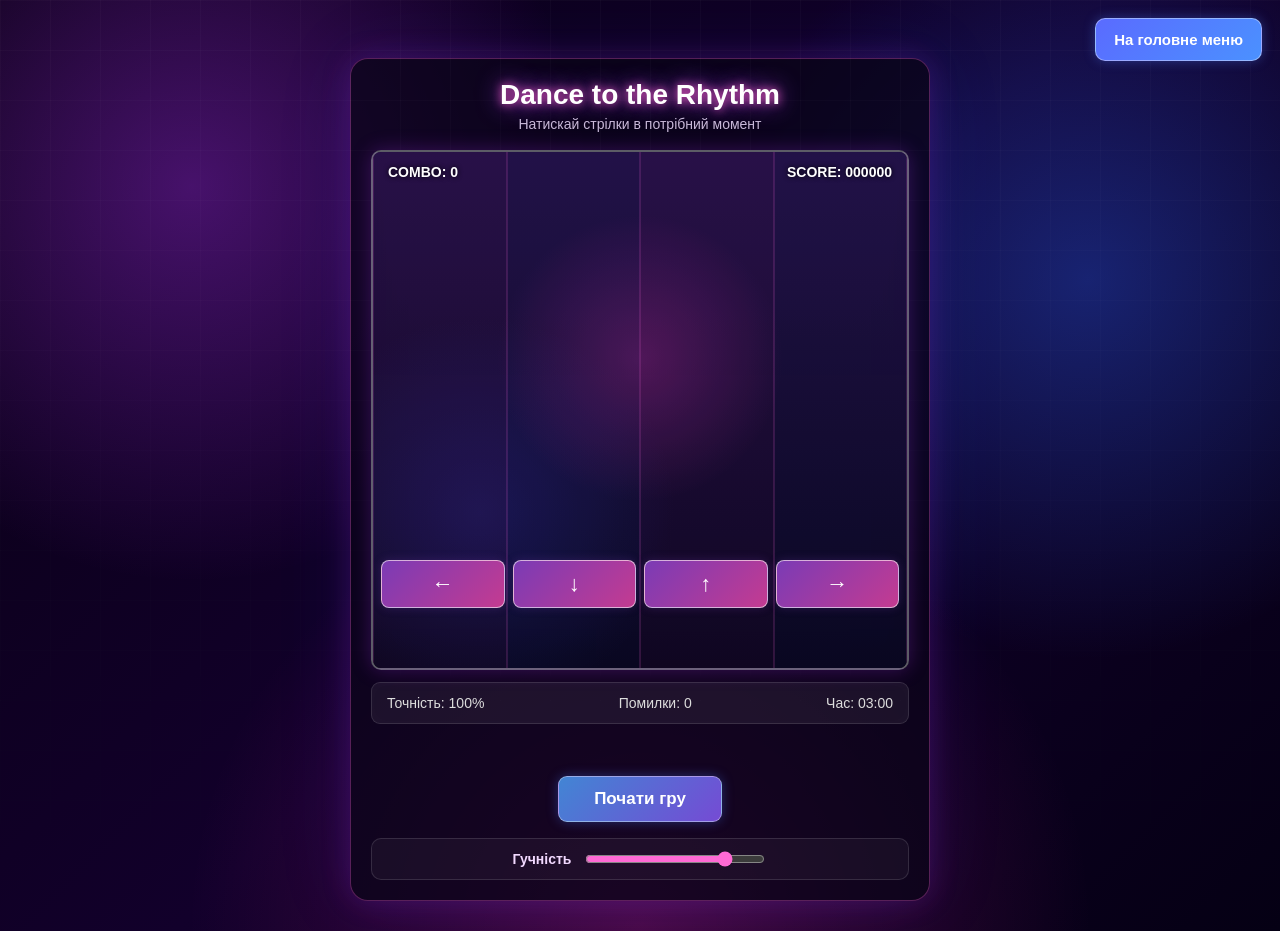
==== barabere.html @ 623d8ee9 "Initial commit" ====
<!DOCTYPE html>
<html lang="uk">
    <head>
        <meta charset="UTF-8">
        <meta name="viewport" content="width=device-width, initial-scale=1.0">
        <title>Dance to the Rhythm</title>
        <link rel="stylesheet" href="style.css">
        <link rel="stylesheet" href="game.css">
        <style>
            .end-modal { display: none; position: fixed; inset: 0; background: rgba(0,0,0,0.6); align-items: center; justify-content: center; z-index: 1000; }
            .end-modal.visible { display: flex; }
            .end-modal-content { background: #340154; padding: 20px; border-radius: 10px; text-align: center; width: 320px; box-shadow: 0 10px 30px rgba(0,0,0,0.35); }
            .end-modal-content h2 { margin: 0 0 8px; }
            .end-modal-content p { margin: 0 0 12px; }
            .end-modal-actions button { margin: 6px; padding: 8px 14px; border-radius: 6px; border: none; cursor: pointer; }
            .end-modal-actions .primary { background: #4caf50; color: white; }
            .end-modal-actions .secondary { background: #e0e0e0; }
        </style>
    </head>
    <body>
        <button class="menu-button" id="mainMenuBtn" type="button">На головне меню</button>

        <div class="game">
            <h1>Dance to the Rhythm</h1>
            <p class="subtitle">Натискай стрілки в потрібний момент</p>
            <div class="screen">
                <div class="background"></div>
                <div class="game-info">
                    <span>
                        COMBO:
                        <span id="combo">0</span>
                    </span>
                    <span>
                        SCORE:
                        <span id="score">000000</span>
                    </span>
                </div>
                <div class="lanes">
                    <div class="lane"></div>
                    <div class="lane"></div>
                    <div class="lane"></div>
                    <div class="lane"></div>
                </div>
                <div class="hit-line"></div>
                <div class="lane-controls">
                    <button class="lane-button" data-lane="0">←</button>
                    <button class="lane-button" data-lane="1">↓</button>
                    <button class="lane-button" data-lane="2">↑</button>
                    <button class="lane-button" data-lane="3">→</button>
                </div>
            </div>
            <div class="buttons">
                <button class="arrow-button">←</button>
                <button class="arrow-button">↓</button>
                <button class="arrow-button">↑</button>
                <button class="arrow-button">→</button>
            </div>
                <div class="stats">
                <span>
                    Точність:
                    <span id="accuracy">100%</span>
                </span>
                <span>
                    Помилки:
                    <span id="misses">0</span>
                </span>
                <span>
                    Час:
                    <span id="timeLeft">03:00</span>
                </span>
            </div>

            <div id="message" class="message"></div>

            <div class="control-buttons">
                <button class="start-button" id="startButton">Почати гру</button>
                <button class="stop-button" id="stopButton" disabled>Стоп</button>
            </div>

            <div class="volume-panel" aria-label="Гучність музики">
                <label for="volumeControl">Гучність</label>
                <input id="volumeControl" type="range" min="0" max="1" step="0.05" value="0.8" />
            </div>

            <audio id="bgAudio" src="Музика/Michel Telo - Bara Bara Bere Bere.mp3" preload="metadata"></audio>

            <div id="endModal" class="end-modal" aria-hidden="true">
                <div class="end-modal-content" role="dialog" aria-modal="true">
                    <h2 id="endModalTitle">Вітаємо!</h2>
                    <p id="endModalMsg">Раунд завершено.</p>
                    <div class="end-modal-actions">
                        <button id="playAgainBtn" class="primary">Грати ще раз</button>
                        <button id="closeModalBtn" class="secondary">Закрити</button>
                    </div>
                </div>
            </div>

        </div>

        <script>
            window.RHYTHM_GAME_CONFIG = {
                beatmapPath: './Біти/Michel_Telo_-_Bara_Bara_Bere_Bere.json',
                menuHref: 'index.html',
                baseFallSpeed: 430
            };
        </script>
        <script src="beatmapEngine.js"></script>
        <script src="game-runtime.js"></script>
    </body>
</html>
---- style.css ----
* {
    box-sizing: border-box;
}

body {
    margin: 0;
    min-height: 100vh;
    font-family: Arial, sans-serif;
    display: flex;
    align-items: center;
    justify-content: center;
    color: white;
    background:
        radial-gradient(circle at 15% 20%, rgba(180, 50, 255, 0.35), transparent 30%),
        radial-gradient(circle at 85% 30%, rgba(40, 100, 255, 0.35), transparent 30%),
        radial-gradient(circle at 50% 100%, rgba(255, 40, 180, 0.25), transparent 40%),
        linear-gradient(135deg, #090014, #12002b, #050014);
    background-attachment: scroll;
}

body::before {
    content: "";
    position: fixed;
    inset: 0;
    pointer-events: none;
    background-image:
        linear-gradient(rgba(255, 255, 255, 0.025) 1px, transparent 1px),
        linear-gradient(90deg, rgba(255, 255, 255, 0.025) 1px, transparent 1px);
    background-size: 50px 50px;
    mask-image: linear-gradient(to bottom, black, transparent);
}

.menu-wrapper {
    width: 100%;
    display: flex;
    justify-content: center;
    padding: 28px 16px;
}

.menu-card {
    width: min(100%, 620px);
    padding: 28px 22px 18px;
    border-radius: 24px;
    background: rgba(18, 12, 32, 0.8);
    border: 1px solid rgba(255, 255, 255, 0.12);
    box-shadow: 0 20px 50px rgba(0, 0, 0, 0.35);
    backdrop-filter: blur(6px);
}

.menu-header {
    text-align: center;
    margin-bottom: 20px;
}

.eyebrow {
    margin: 0 0 10px;
    font-size: 0.75rem;
    letter-spacing: 0.2em;
    text-transform: uppercase;
    color: #cfa3ff;
}

.site-title {
    margin: 0;
    font-size: clamp(2.2rem, 5vw, 3.8rem);
    line-height: 1.1;
    letter-spacing: 0.04em;
    text-align: center;
}

.game-list {
    display: flex;
    flex-direction: column;
    gap: 14px;
}

.game-item {
    display: flex;
    align-items: center;
    justify-content: space-between;
    gap: 12px;
    padding: 16px 18px;
    border-radius: 16px;
    background: rgba(255, 255, 255, 0.04);
    border: 1px solid rgba(255, 255, 255, 0.08);
}

.game-item h2 {
    margin: 0 0 6px;
    font-size: 1.25rem;
}

.game-item p {
    margin: 0;
    color: #d8d2eb;
    font-size: 0.96rem;
}

.btn {
    display: inline-flex;
    align-items: center;
    justify-content: center;
    min-width: 120px;
    padding: 12px 18px;
    border: none;
    border-radius: 12px;
    font-size: 1rem;
    font-weight: 700;
    text-decoration: none;
    cursor: pointer;
    transition: transform 0.2s ease, box-shadow 0.2s ease, opacity 0.2s ease;
}

.btn:hover:not(:disabled) {
    transform: translateY(-2px);
    box-shadow: 0 10px 26px rgba(140, 82, 255, 0.35);
}

.btn.primary {
    color: #fff;
    background: linear-gradient(135deg, #8b5cf6, #ec4899);
    box-shadow: 0 12px 28px rgba(173, 85, 255, 0.35);
}

.btn.disabled {
    color: rgba(255, 255, 255, 0.7);
    background: rgba(255, 255, 255, 0.08);
    cursor: not-allowed;
    box-shadow: none;
}

@media (max-width: 560px) {
    .game-item {
        flex-direction: column;
        align-items: flex-start;
    }

    .btn {
        width: 100%;
    }
}
/* Cross-browser rendering optimizations */
.screen, .game-screen, .lane-container { contain: layout paint style; }
.note, .falling-note { will-change: transform; }
---- game.css ----
* {
    box-sizing: border-box;
}

body {
    margin: 0;
    min-height: 100vh;
    padding-top: 28px;

    font-family: Arial, sans-serif;

    display: flex;
    justify-content: center;
    align-items: flex-start;

    color: white;
    background:
        radial-gradient(
            circle at 15% 20%,
            rgba(180, 50, 255, 0.35),
            transparent 30%
        ),

        radial-gradient(
            circle at 85% 30%,
            rgba(40, 100, 255, 0.35),
            transparent 30%
        ),

        radial-gradient(
            circle at 50% 100%,
            rgba(255, 40, 180, 0.25),
            transparent 40%
        ),

        linear-gradient(
            135deg,
            #090014,
            #12002b,
            #050014
        );

    background-attachment: scroll;
}
body::before {
    content: "";

    position: fixed;

    inset: 0;

    pointer-events: none;

    background-image:
        linear-gradient(
            rgba(255, 255, 255, 0.025) 1px,
            transparent 1px
        ),

        linear-gradient(
            90deg,
            rgba(255, 255, 255, 0.025) 1px,
            transparent 1px
        );

    background-size: 50px 50px;

    mask-image: linear-gradient(
        to bottom,
        black,
        transparent
    );
}
.menu-button {
    position: fixed;
    top: 18px;
    right: 18px;
    z-index: 40;
    display: inline-block;
    padding: 12px 18px;
    border: 1px solid rgba(255, 255, 255, 0.4);
    border-radius: 10px;
    background: linear-gradient(135deg, #5a6bff, #4b91ff);
    color: white;
    font-size: 15px;
    font-weight: bold;
    cursor: pointer;
    text-decoration: none;
    box-shadow: 0 0 12px rgba(79, 125, 255, 0.35);
    transition: transform 0.15s, box-shadow 0.15s;
}
.menu-button:hover { transform: translateY(-2px); box-shadow: 0 0 20px rgba(90, 145, 255, 0.7); }
.menu-button:active { transform: translateY(-6px) scale(0.96); }

.game {
    width: 580px;

    margin-top: 30px;
    margin-bottom: 30px;

    padding: 20px;

    background: rgba(10, 5, 25, 0.75);

    border: 1px solid rgba(255, 100, 220, 0.3);

    border-radius: 18px;

    box-shadow:
        0 0 30px rgba(180, 50, 255, 0.2),
        0 0 80px rgba(50, 80, 255, 0.1);
}

.game h1 {
    text-align: center;
    font-size: 28px;
    margin-top: 0;
    margin-bottom: 5px;
    color: white;
    text-shadow: 0 0 10px #ff5dcc, 0 0 25px #a84dff;
}

.subtitle {
    text-align: center;

    color: #c8b8d8;

    margin-top: 0;
    margin-bottom: 18px;

    font-size: 14px;
}
.screen {
    position: relative;
    isolation: isolate;

    width: 100%;
    height: 520px;

    overflow: hidden;

    border: 2px solid rgba(255, 255, 255, 0.35);

    border-radius: 10px;

    background:
        linear-gradient(
            180deg,
            rgba(30, 15, 55, 0.9),
            rgba(5, 5, 20, 0.95)
        );

    box-shadow:
        0 0 20px rgba(180, 50, 255, 0.25),
        inset 0 0 30px rgba(0, 0, 0, 0.5);
}
.background {
    position: absolute;
    inset: 0;
    pointer-events: none;
    contain: paint;

    background:
        radial-gradient(
            circle at 50% 40%,
            rgba(255, 60, 200, 0.25),
            transparent 35%
        ),

        radial-gradient(
            circle at 20% 70%,
            rgba(70, 80, 255, 0.2),
            transparent 35%
        ),

        linear-gradient(
            180deg,
            #241044,
            #09051a
        );

    opacity: 0.9;
}
.game-info {
    position: absolute;

    top: 12px;
    left: 15px;
    right: 15px;

    display: flex;

    justify-content: space-between;

    color: white;

    font-size: 14px;

    font-weight: bold;

    z-index: 10;

    text-shadow:
        0 0 5px black;
}
.lanes {
    position: absolute;

    top: 0;
    left: 0;

    width: 100%;
    height: 100%;

    display: grid;

    grid-template-columns:
        repeat(var(--lane-count, 4), minmax(0, 1fr));

    z-index: 5;
}
.lane {
    position: relative;

    border-left:
        1px solid rgba(255, 100, 220, 0.15);

    border-right:
        1px solid rgba(255, 100, 220, 0.15);

    background:
        rgba(255, 255, 255, 0.025);
}
.lane:nth-child(1),
.lane:nth-child(3) {
    background:
        rgba(180, 60, 255, 0.035);
}


.lane:nth-child(2),
.lane:nth-child(4) {
    background:
        rgba(50, 100, 255, 0.035);
}
.hit-line {
    display: none !important;
}

.note {
    position: absolute;
    contain: layout;

    width: 70px;
    height: 50px;

    left: 50%;

    transform: translateX(-50%);
    will-change: transform;

    display: flex;

    justify-content: center;
    align-items: center;

    font-size: 30px;

    font-weight: bold;

    color: white;

    background:
        linear-gradient(
            135deg,
            #ff5db8,
            #a84dff
        );

    border: 1px solid rgba(255, 255, 255, 0.5);

    border-radius: 10px;

    box-shadow: 0 0 12px rgba(255, 119, 200, 0.85);

    z-index: 15;
}

.note.disabled {
    opacity: 0.4;
    pointer-events: none;
    transform: translateX(-50%) scale(0.98);
    animation-play-state: paused !important;
}

/* The note itself is animated by the browser compositor. JavaScript only
   creates/removes notes and never rewrites their transform every frame. */
@keyframes noteFallGeckoFriendly {
    from { transform: translate(-50%, var(--note-start-y)); }
    to   { transform: translate(-50%, var(--note-end-y)); }
}

.note {
    animation-name: noteFallGeckoFriendly;
    animation-duration: var(--note-duration, 1000ms);
    animation-timing-function: linear;
    animation-fill-mode: both;
    animation-iteration-count: 1;
}
/* .hit-label / hitPop removed: game-runtime.js never creates a .hit-label
   element, so this animation was dead weight in the stylesheet. */
.buttons {
    display: grid;

    grid-template-columns:
        repeat(var(--button-count, 4), minmax(0, 1fr));

    gap: 8px;

    margin-top: 10px;
}

.arrow-button {
    height: 55px;

    border: 1px solid rgba(255, 255, 255, 0.6);

    border-radius: 9px;

    background:
        linear-gradient(
            135deg,
            #c43b91,
            #7b3bb5
        );

    color: white;

    font-size: 27px;

    font-weight: bold;

    cursor: pointer;

    transition:
        transform 0.08s,
        box-shadow 0.08s,
        background 0.08s;

    box-shadow:
        0 0 8px rgba(255, 70, 190, 0.3);
}
.arrow-button:hover {
    background:
        linear-gradient(
            135deg,
            #ed55ad,
            #9d4bda
        );

    box-shadow:
        0 0 15px rgba(255, 70, 200, 0.6);
}
.arrow-button:active,
.arrow-button.active {
    transform: translateY(-6px) scale(0.93);
    background:
        linear-gradient(
            135deg,
            #ff9ed2,
            #c77cff
        );
    box-shadow:
        0 0 15px #ff8acb,
        0 0 30px rgba(180, 80, 255, 0.8);
    background:
        linear-gradient(
            135deg,
            #ff9ed2,
            #c77cff
        );

    box-shadow:
        0 0 15px #ff8acb,
        0 0 30px rgba(180, 80, 255, 0.8);
}

.stats {
    display: flex;

    justify-content: space-between;

    margin-top: 12px;

    padding: 12px 15px;

    background:
        rgba(255, 255, 255, 0.06);

    border:
        1px solid rgba(255, 255, 255, 0.12);

    border-radius: 9px;

    color: #ddd;

    font-size: 14px;

    box-shadow:
        inset 0 0 15px rgba(255, 255, 255, 0.02);
}
.message {
    text-align: center;

    margin-top: 12px;

    height: 25px;

    font-size: 18px;

    font-weight: bold;

    color: #ff7bc8;

    text-shadow:
        0 0 8px rgba(255, 80, 190, 0.7);
}
.lane-mode-picker {
    position: fixed;
    inset: 0;
    z-index: 200;
    display: flex;
    align-items: center;
    justify-content: center;
    padding: 24px;
    background: rgba(10, 4, 20, 0.72);
}

.lane-mode-card {
    width: min(440px, 92vw);
    background: linear-gradient(180deg, rgba(32, 12, 53, 0.95), rgba(12, 7, 24, 0.95));
    border: 1px solid rgba(255, 255, 255, 0.18);
    border-radius: 18px;
    box-shadow: 0 20px 40px rgba(0, 0, 0, 0.35);
    padding: 24px 20px 18px;
}

.lane-mode-card h3 {
    margin: 0 0 16px;
    text-align: center;
    font-size: 24px;
    color: #fff;
}

.lane-mode-options {
    display: grid;
    grid-template-columns: repeat(2, minmax(0, 1fr));
    gap: 14px;
}

.lane-mode-btn {
    display: flex;
    flex-direction: column;
    align-items: center;
    justify-content: center;
    gap: 6px;
    min-height: 90px;
    border: 1px solid rgba(255,255,255,0.2);
    border-radius: 12px;
    background: linear-gradient(135deg, rgba(92,85,255,0.4), rgba(224,70,180,0.35));
    color: white;
    font-weight: bold;
    font-size: 18px;
    cursor: pointer;
}

.lane-mode-btn small {
    opacity: 0.9;
    letter-spacing: 0.08em;
}

.start-button {
    display: block;

    margin: 15px auto 0;

    padding: 12px 35px;

    border: 1px solid rgba(255, 255, 255, 0.4);

    border-radius: 9px;

    background:
        linear-gradient(
            135deg,
            #4285d4,
            #754bd4
        );

    color: white;

    font-size: 17px;

    font-weight: bold;

    cursor: pointer;

    box-shadow:
        0 0 12px rgba(70, 120, 255, 0.35);

    transition:
        transform 0.15s,
        box-shadow 0.15s;
}
.start-button:hover {
    transform: translateY(-2px);

    box-shadow:
        0 0 20px rgba(90, 130, 255, 0.7);
}
.start-button:active {
    transform: translateY(-6px) scale(0.96);
}
.stop-button {
    display: none;
    margin: 15px auto 0;
    padding: 12px 35px;
    border: 1px solid rgba(255, 255, 255, 0.4);
    border-radius: 9px;
    background: linear-gradient(135deg, #d64c4c, #b43b3b);
    color: white;
    font-size: 17px;
    font-weight: bold;
    cursor: pointer;
    box-shadow: 0 0 12px rgba(215, 70, 70, 0.35);
    transition: transform 0.15s, box-shadow 0.15s;
}
.stop-button:hover { transform: translateY(-2px); box-shadow: 0 0 20px rgba(220, 80, 80, 0.6); }
.stop-button:active { transform: translateY(-6px) scale(0.96); }

.control-buttons { display:flex; gap:12px; justify-content:center; align-items:center; flex-wrap:wrap; }

.volume-panel {
    display: flex;
    align-items: center;
    justify-content: center;
    gap: 12px;
    margin-top: 16px;
    padding: 10px 14px;
    border-radius: 10px;
    background: rgba(255, 255, 255, 0.04);
    border: 1px solid rgba(255, 255, 255, 0.12);
}

.volume-panel label {
    font-size: 14px;
    font-weight: bold;
    color: #f2d9ff;
}

.volume-panel input[type="range"] {
    width: 180px;
    accent-color: #ff6ad5;
    cursor: pointer;
}

/* backgroundGlow removed: it was the only *infinite* animation in this
   sheet. hitPop and floatUp below are one-shot (fill-mode: forwards) and
   stop on their own, so they only cost anything right when a hit/miss
   happens. An infinite animation over a 520px panel runs forever, and on a
   renderer that can't put it on the compositor (no WebRender / software
   rendering) that's a continuous per-frame repaint for the entire time the
   page is open — independent of anything game-runtime.js does. */
@media (max-width: 550px) {

    .game {
        width: 95%;

        margin-top: 15px;

        padding: 12px;
    }


    h1 {
        font-size: 23px;
    }


    .screen {
        height: 380px;
    }


    .arrow-button {
        height: 50px;

        font-size: 24px;
    }

}

.lane-controls {
    position: absolute;
    left: 0;
    right: 0;
    bottom: 60px;
    display: grid;
    grid-template-columns: repeat(var(--lane-count, 4), minmax(0, 1fr));
    gap: 8px;
    padding: 0 8px;
    z-index: 30;
}
.lane-button {
    height: 48px;
    border: 1px solid rgba(255,255,255,0.6);
    border-radius: 8px;
    background: linear-gradient(135deg,#7b3bb5,#c43b91);
    color: white;
    font-size: 22px;
    font-weight: bold;
    cursor: pointer;
    box-shadow: 0 0 10px rgba(120,60,180,0.25);
}
.lane-button:active { transform: scale(0.96); }

.lane-button.active {
    transform: scale(0.96);
    background: linear-gradient(135deg,#ff9ed2,#c77cff);
    box-shadow: 0 0 15px #ff8acb, 0 0 30px rgba(180,80,255,0.8);
}

.lane-button.disabled,
.lane-button:disabled {
    background: linear-gradient(135deg,#666,#444) !important;
    color: #bbb !important;
    box-shadow: none !important;
    cursor: not-allowed !important;
    opacity: 0.7;
}

.buttons { display: none; }
.flying-note {
    position: absolute;
    transform: translate(-50%, -50%);
    font-size: 28px;
    pointer-events: none;
    color: #fff;
    text-shadow: 0 4px 10px rgba(0,0,0,0.6);
    z-index: 900;
    will-change: transform, opacity;
    animation-name: floatUp;
    animation-timing-function: cubic-bezier(.2,.8,.2,1);
    animation-fill-mode: forwards;
}
.flying-note.hit { color: #7cffb2; }
.flying-note.group { color: #ffd86b; }
.flying-note.miss { color: #ff6b6b; }
@keyframes floatUp {
    from { opacity: 1; transform: translate(-50%, -10%); }
    to   { opacity: 0; transform: translate(-50%, -140%); }
}

/* Cross-browser rendering optimizations */
.screen, .game-screen, .lane-container { contain: layout paint; }
.falling-note { will-change: transform; }
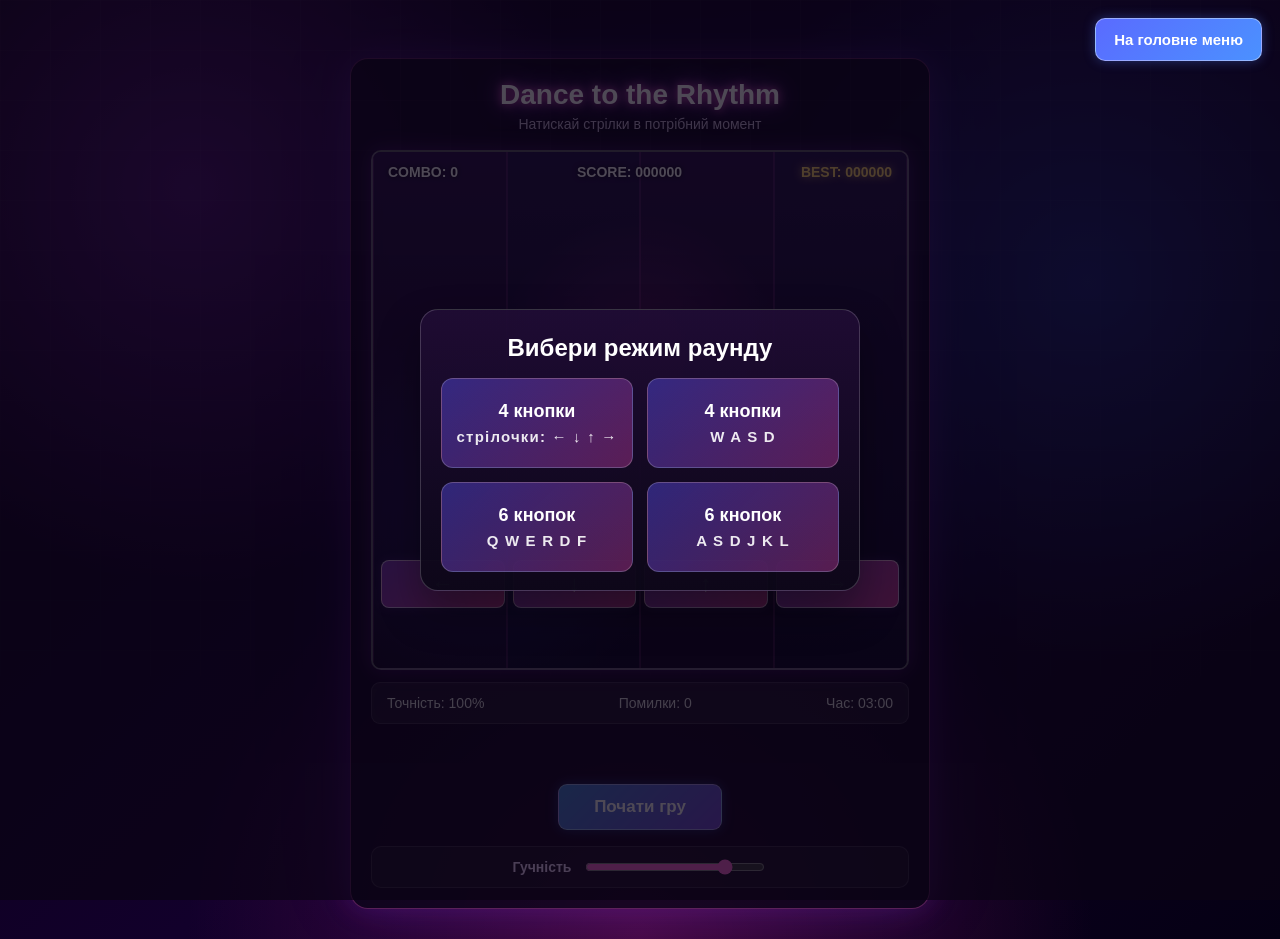
==== commit 5d0d83ca: "а Обнова" ====
--- a/barabere.html
+++ b/barabere.html
@@ -33,6 +33,10 @@
                     <span>
                         SCORE:
                         <span id="score">000000</span>
+                    </span>
+                    <span class="best-score">
+                        BEST:
+                        <span id="bestScore">000000</span>
                     </span>
                 </div>
                 <div class="lanes">
--- a/game.css
+++ b/game.css
@@ -75,7 +75,7 @@
     position: fixed;
     top: 18px;
     right: 18px;
-    z-index: 40;
+    z-index: 80;
     display: inline-block;
     padding: 12px 18px;
     border: 1px solid rgba(255, 255, 255, 0.4);
@@ -385,6 +385,11 @@
         0 0 30px rgba(180, 80, 255, 0.8);
 }
 
+.best-score {
+    color: #ffd86b;
+    text-shadow: 0 0 10px rgba(255, 216, 107, 0.75);
+}
+
 .stats {
     display: flex;
 
@@ -413,8 +418,11 @@
     text-align: center;
 
     margin-top: 12px;
-
-    height: 25px;
+    margin-bottom: 8px;
+
+    min-height: 25px;
+    max-width: 100%;
+    line-height: 1.35;
 
     font-size: 18px;
 
@@ -424,11 +432,13 @@
 
     text-shadow:
         0 0 8px rgba(255, 80, 190, 0.7);
+    overflow-wrap: anywhere;
+    word-break: break-word;
 }
 .lane-mode-picker {
     position: fixed;
     inset: 0;
-    z-index: 200;
+    z-index: 60;
     display: flex;
     align-items: center;
     justify-content: center;
@@ -538,7 +548,7 @@
 .stop-button:hover { transform: translateY(-2px); box-shadow: 0 0 20px rgba(220, 80, 80, 0.6); }
 .stop-button:active { transform: translateY(-6px) scale(0.96); }
 
-.control-buttons { display:flex; gap:12px; justify-content:center; align-items:center; flex-wrap:wrap; }
+.control-buttons { display:flex; gap:12px; justify-content:center; align-items:center; flex-wrap:wrap; margin-top: 4px; }
 
 .volume-panel {
     display: flex;
@@ -623,6 +633,32 @@
     box-shadow: 0 0 10px rgba(120,60,180,0.25);
 }
 .lane-button:active { transform: scale(0.96); }
+
+.lane-button.hit-glow,
+.arrow-button.hit-glow {
+    background: linear-gradient(135deg,#0d2f20,#0f7f52);
+    border-color: rgba(169, 255, 208, 0.9);
+    box-shadow:
+        0 0 0 2px rgba(220,255,235,0.9),
+        0 0 12px rgba(120, 255, 190, 1),
+        0 0 28px rgba(60, 255, 150, 1),
+        0 0 50px rgba(10, 220, 120, 1),
+        inset 0 0 14px rgba(120,255,190,0.45);
+    transform: translateY(-3px) scale(1.04);
+}
+
+.lane-button.miss-glow,
+.arrow-button.miss-glow {
+    background: linear-gradient(135deg,#3a0e1b,#8f1238);
+    border-color: rgba(255, 196, 209, 0.9);
+    box-shadow:
+        0 0 0 2px rgba(255,230,235,0.95),
+        0 0 14px rgba(255, 100, 140, 1),
+        0 0 30px rgba(255, 40, 90, 1),
+        0 0 54px rgba(255, 10, 70, 1),
+        inset 0 0 16px rgba(255,120,160,0.4);
+    transform: translateY(-3px) scale(1.04);
+}
 
 .lane-button.active {
     transform: scale(0.96);
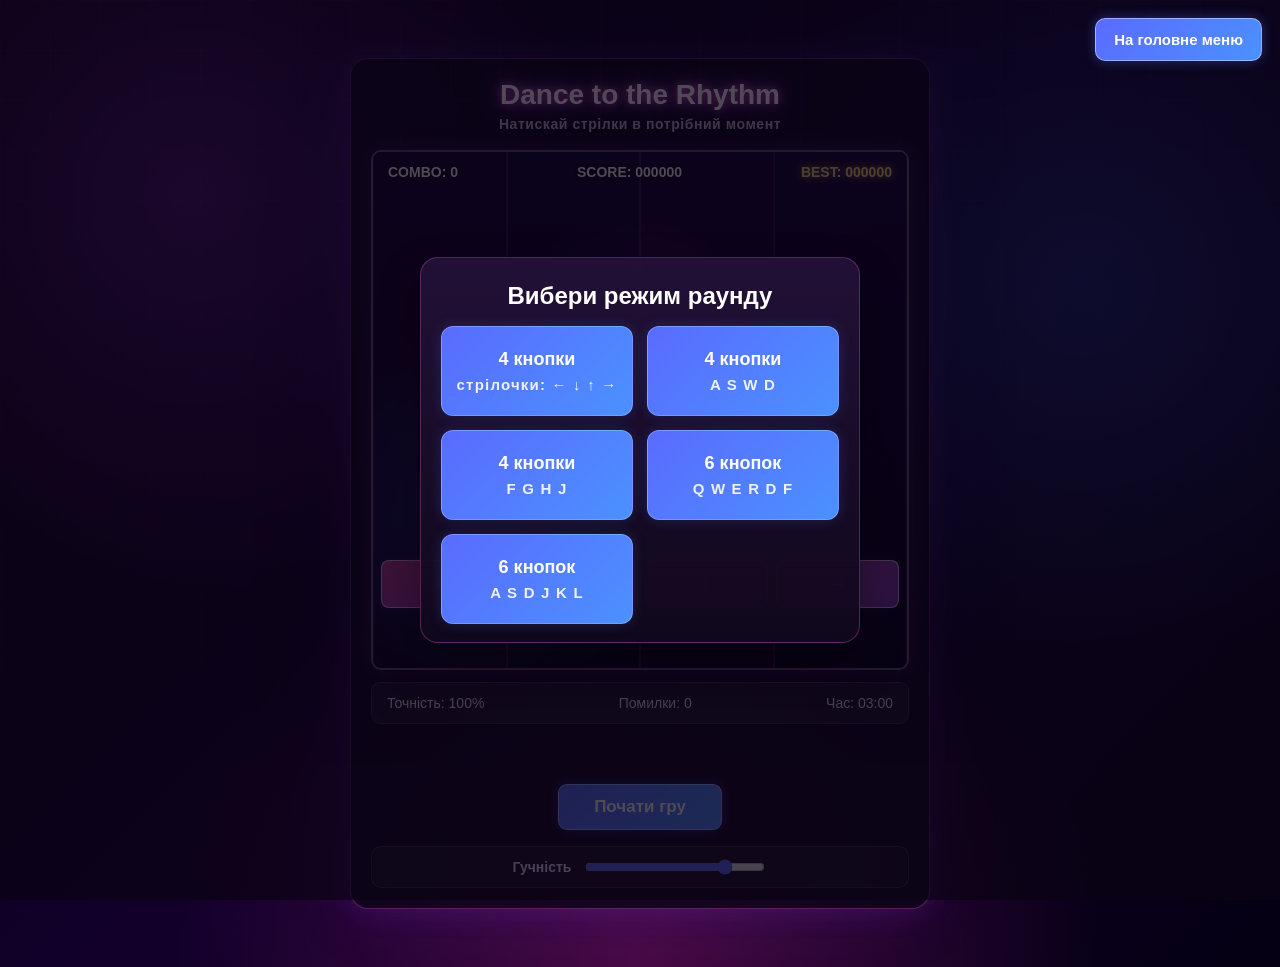
==== commit e43778ad: "Персоналізовка" ====
--- a/barabere.html
+++ b/barabere.html
@@ -5,6 +5,8 @@
         <meta name="viewport" content="width=device-width, initial-scale=1.0">
         <title>Dance to the Rhythm</title>
         <link rel="stylesheet" href="style.css">
+        <link rel="stylesheet" href="theme-variants.css">
+        <link rel="stylesheet" href="game-theme.css">
         <link rel="stylesheet" href="game.css">
         <style>
             .end-modal { display: none; position: fixed; inset: 0; background: rgba(0,0,0,0.6); align-items: center; justify-content: center; z-index: 1000; }
--- a/style.css
+++ b/style.css
@@ -2,20 +2,34 @@
     box-sizing: border-box;
 }
 
+html, body {
+    margin: 0;
+    min-height: 100%;
+    font-family: Arial, sans-serif;
+    --page-bg-1: #090014;
+    --page-bg-2: #140423;
+    --page-bg-3: #070412;
+    --page-glow-a: rgba(180, 50, 255, 0.4);
+    --page-glow-b: rgba(72, 112, 255, 0.28);
+    --page-glow-c: rgba(255, 40, 180, 0.18);
+    --panel-bg: rgba(26, 11, 41, 0.78);
+    --card-bg-1: rgba(79, 33, 116, 0.8);
+    --card-bg-2: rgba(34, 12, 49, 0.9);
+}
+
 body {
-    margin: 0;
     min-height: 100vh;
-    font-family: Arial, sans-serif;
     display: flex;
     align-items: center;
     justify-content: center;
-    color: white;
+    padding: 24px 20px 28px;
+    color: #fff;
     background:
-        radial-gradient(circle at 15% 20%, rgba(180, 50, 255, 0.35), transparent 30%),
-        radial-gradient(circle at 85% 30%, rgba(40, 100, 255, 0.35), transparent 30%),
-        radial-gradient(circle at 50% 100%, rgba(255, 40, 180, 0.25), transparent 40%),
-        linear-gradient(135deg, #090014, #12002b, #050014);
-    background-attachment: scroll;
+        radial-gradient(circle at 15% 15%, var(--page-glow-a), transparent 30%),
+        radial-gradient(circle at 80% 10%, var(--page-glow-b), transparent 28%),
+        radial-gradient(circle at 50% 100%, var(--page-glow-c), transparent 38%),
+        linear-gradient(135deg, var(--page-bg-1), var(--page-bg-2), var(--page-bg-3) 80%);
+    overflow-x: hidden;
 }
 
 body::before {
@@ -26,119 +40,658 @@
     background-image:
         linear-gradient(rgba(255, 255, 255, 0.025) 1px, transparent 1px),
         linear-gradient(90deg, rgba(255, 255, 255, 0.025) 1px, transparent 1px);
-    background-size: 50px 50px;
-    mask-image: linear-gradient(to bottom, black, transparent);
-}
-
-.menu-wrapper {
+    background-size: 52px 52px;
+    mask-image: linear-gradient(to bottom, rgba(0, 0, 0, 1), transparent 80%);
+}
+
+.page-shell {
+    position: relative;
+    width: min(1280px, 100%);
+    min-height: 760px;
+    display: grid;
+    grid-template-columns: 120px minmax(0, 1fr);
+    gap: 22px;
+    padding: 28px 24px 20px;
+    border-radius: 26px;
+    background: linear-gradient(180deg, rgba(11, 5, 22, 0.82), rgba(7, 5, 18, 0.9));
+    border: 1px solid rgba(255, 255, 255, 0.08);
+    box-shadow: 0 25px 60px rgba(0, 0, 0, 0.42), inset 0 0 30px rgba(62, 38, 95, 0.34);
+    overflow: hidden;
+}
+
+.hidden {
+    display: none !important;
+}
+
+.page-shell::before {
+    content: "";
+    position: absolute;
+    inset: 0;
+    background: linear-gradient(135deg, rgba(255, 105, 180, 0.08), rgba(85, 127, 255, 0.04), rgba(131, 97, 255, 0.06));
+    pointer-events: none;
+}
+
+.sidebar {
+    position: relative;
+    z-index: 1;
+    display: flex;
+    flex-direction: column;
+    align-items: center;
+    gap: 14px;
+    padding-top: 8px;
+}
+
+.sidebar::before {
+    content: "";
+    position: absolute;
+    inset: 0 12px 20px 12px;
+    background: linear-gradient(180deg, rgba(255, 255, 255, 0.02), rgba(255, 255, 255, 0.01));
+    border-radius: 18px;
+    border: 1px solid rgba(255, 255, 255, 0.04);
+    pointer-events: none;
+}
+
+.nav-btn {
+    position: relative;
+    z-index: 1;
     width: 100%;
-    display: flex;
+    padding: 14px 10px 10px;
+    border: 0;
+    border-radius: 14px;
+    background: transparent;
+    color: rgba(255, 255, 255, 0.8);
+    display: flex;
+    flex-direction: column;
+    align-items: center;
+    gap: 6px;
+    font-size: 13px;
+    font-weight: 700;
+    cursor: pointer;
+    transition: transform 0.2s ease, box-shadow 0.2s ease, background 0.2s ease;
+}
+
+.nav-btn.active {
+    background: rgba(255, 255, 255, 0.04);
+    box-shadow: inset 0 0 0 1px rgba(255, 255, 255, 0.08);
+}
+
+.nav-btn:hover {
+    transform: translateY(-2px);
+    background: rgba(255, 255, 255, 0.03);
+}
+
+.nav-icon {
+    font-size: 28px;
+    line-height: 1;
+}
+
+.main-panel {
+    position: relative;
+    z-index: 1;
+    display: flex;
+    flex-direction: column;
+    gap: 18px;
+}
+
+.topbar {
+    display: flex;
+    align-items: flex-start;
+    justify-content: space-between;
+    gap: 16px;
+    padding: 10px 6px 0 0;
+}
+
+.branding {
+    padding-top: 6px;
+}
+
+.title {
+    margin: 0;
+    font-size: clamp(2.1rem, 3vw, 3.3rem);
+    line-height: 1;
+    font-weight: 900;
+    letter-spacing: 0.06em;
+    color: #fff;
+    text-shadow: 0 0 14px rgba(255, 86, 186, 0.8), 0 0 26px rgba(150, 90, 255, 0.65);
+}
+
+body[data-theme="golden-heat"] .title {
+    color: #fff5d6;
+    text-shadow: 0 0 16px rgba(255, 208, 92, 0.8), 0 0 28px rgba(255, 164, 46, 0.5);
+}
+
+body[data-theme="sunset-glow"] .title {
+    color: #fff1eb;
+    text-shadow: 0 0 16px rgba(255, 147, 108, 0.8), 0 0 28px rgba(255, 92, 140, 0.44);
+}
+
+body[data-theme="ice-pulse"] .title {
+    color: #ebfbff;
+    text-shadow: 0 0 16px rgba(114, 220, 255, 0.8), 0 0 28px rgba(75, 140, 255, 0.42);
+}
+
+body[data-theme="dark-fantasy"] .title {
+    color: #f4edff;
+    text-shadow: 0 0 18px rgba(179, 143, 255, 0.9), 0 0 30px rgba(127, 104, 255, 0.54);
+}
+
+body[data-theme="red"] .title {
+    color: #fff2f0;
+    text-shadow: 0 0 18px rgba(255, 126, 126, 0.82), 0 0 28px rgba(255, 98, 98, 0.46);
+}
+
+body[data-theme="green"] .title {
+    color: #f0fff8;
+    text-shadow: 0 0 18px rgba(116, 255, 170, 0.8), 0 0 28px rgba(80, 196, 135, 0.44);
+}
+
+body[data-theme="pink"] .title {
+    color: #fff3fb;
+    text-shadow: 0 0 18px rgba(255, 141, 207, 0.8), 0 0 28px rgba(255, 113, 196, 0.46);
+}
+
+.subtitle {
+    margin-top: 6px;
+    font-size: 1.05rem;
+    color: #d8c5ff;
+    font-weight: 600;
+    letter-spacing: 0.04em;
+}
+
+body[data-theme="golden-heat"] .subtitle,
+body[data-theme="sunset-glow"] .subtitle,
+body[data-theme="ice-pulse"] .subtitle,
+body[data-theme="dark-fantasy"] .subtitle,
+body[data-theme="red"] .subtitle,
+body[data-theme="green"] .subtitle,
+body[data-theme="pink"] .subtitle {
+    color: #f1e9ff;
+}
+
+.topbar-tools {
+    display: flex;
+    align-items: center;
+    gap: 14px;
+    margin-top: 6px;
+}
+
+.score-badge {
+    display: inline-flex;
+    align-items: center;
     justify-content: center;
-    padding: 28px 16px;
-}
-
-.menu-card {
-    width: min(100%, 620px);
-    padding: 28px 22px 18px;
-    border-radius: 24px;
-    background: rgba(18, 12, 32, 0.8);
+    gap: 8px;
+    min-width: 170px;
+    padding: 10px 16px;
+    border-radius: 14px;
+    background: rgba(22, 12, 35, 0.72);
     border: 1px solid rgba(255, 255, 255, 0.12);
-    box-shadow: 0 20px 50px rgba(0, 0, 0, 0.35);
-    backdrop-filter: blur(6px);
-}
-
-.menu-header {
+    box-shadow: 0 10px 24px rgba(10, 5, 20, 0.4);
+    font-weight: 700;
+    text-shadow: 0 0 16px rgba(255, 210, 116, 0.6);
+}
+
+.score-icon {
+    display: inline-flex;
+    align-items: center;
+    justify-content: center;
+    width: 16px;
+    height: 16px;
+    color: #ffcc5b;
+    font-size: 14px;
+    line-height: 1;
+}
+
+.score-value {
+    font-size: 1.05rem;
+    letter-spacing: 0.04em;
+    color: #ffe8a1;
+}
+
+.score-unit {
+    font-size: 0.8rem;
+    letter-spacing: 0.08em;
+    text-transform: lowercase;
+    color: #f0d9ff;
+}
+
+.profile-btn {
+    width: 42px;
+    height: 42px;
+    border-radius: 50%;
+    border: 1px solid rgba(255, 255, 255, 0.18);
+    background: linear-gradient(135deg, rgba(54, 39, 112, 0.82), rgba(156, 69, 151, 0.9));
+    color: white;
+    font-size: 1.4rem;
+    cursor: pointer;
+    box-shadow: 0 10px 25px rgba(120, 71, 147, 0.35);
+}
+
+.menu-card,
+.shop-panel {
+    position: relative;
+    display: flex;
+    flex-direction: column;
+    gap: 18px;
+    padding: 20px 18px 18px;
+    border-radius: 18px;
+    background: var(--panel-bg);
+    border: 1px solid rgba(255, 255, 255, 0.1);
+    box-shadow: inset 0 0 24px rgba(255, 255, 255, 0.02), 0 22px 40px rgba(0, 0, 0, 0.28);
+}
+
+.shop-panel {
+    min-height: 420px;
+}
+
+.toolbar-row {
+    display: flex;
+    justify-content: flex-end;
+}
+
+.search-field {
+    display: flex;
+    align-items: center;
+    gap: 10px;
+    width: min(100%, 360px);
+    padding: 12px 14px;
+    border-radius: 12px;
+    border: 1px solid rgba(255, 255, 255, 0.14);
+    background: rgba(255, 255, 255, 0.04);
+    box-shadow: inset 0 0 14px rgba(255, 255, 255, 0.02);
+}
+
+.search-icon {
+    font-size: 1.2rem;
+    color: rgba(255, 255, 255, 0.72);
+}
+
+.search-field input {
+    flex: 1;
+    min-width: 0;
+    border: 0;
+    outline: none;
+    background: transparent;
+    color: #fff;
+    font-size: 0.96rem;
+}
+
+.search-clear-btn {
+    display: inline-flex;
+    align-items: center;
+    justify-content: center;
+    width: 26px;
+    height: 26px;
+    border: 1px solid rgba(255, 255, 255, 0.12);
+    border-radius: 50%;
+    background: rgba(255, 255, 255, 0.06);
+    color: rgba(255, 255, 255, 0.82);
+    font-size: 0.9rem;
+    line-height: 1;
+    cursor: pointer;
+    transition: background 0.2s ease, transform 0.2s ease;
+}
+
+.search-clear-btn:hover {
+    background: rgba(255, 255, 255, 0.12);
+    transform: scale(1.04);
+}
+
+.search-field input::placeholder {
+    color: rgba(255, 255, 255, 0.52);
+}
+
+.difficulty-tabs {
+    display: flex;
+    flex-wrap: nowrap;
+    gap: 10px;
+    width: 100%;
+    overflow-x: auto;
+    padding-bottom: 6px;
+    scrollbar-width: thin;
+    scrollbar-color: rgba(255, 255, 255, 0.2) transparent;
+}
+
+.difficulty-tab {
+    flex: 0 0 auto;
+    border: 1px solid rgba(255, 255, 255, 0.12);
+    background: rgba(255, 255, 255, 0.03);
+    border-radius: 10px;
+    color: rgba(255, 255, 255, 0.86);
+    font-size: 0.95rem;
+    font-weight: 700;
+    padding: 12px 18px;
+    cursor: pointer;
+    transition: transform 0.2s ease, box-shadow 0.2s ease, border-color 0.2s ease;
+}
+
+.difficulty-tab.active {
+    background: linear-gradient(135deg, rgba(115, 78, 255, 0.5), rgba(236, 73, 154, 0.4));
+    border-color: rgba(255, 255, 255, 0.28);
+    box-shadow: 0 0 16px rgba(132, 92, 255, 0.38);
+}
+
+.difficulty-tab:hover {
+    transform: translateY(-1px);
+}
+
+.game-grid {
+    display: flex;
+    gap: 18px;
+    width: 100%;
+    min-height: 260px;
+    overflow-x: auto;
+    padding-bottom: 8px;
+    scroll-snap-type: x proximity;
+    scrollbar-width: thin;
+    scrollbar-color: rgba(255, 255, 255, 0.2) transparent;
+}
+
+.shop-header {
+    display: flex;
+    align-items: center;
+    justify-content: space-between;
+    gap: 16px;
+    margin-bottom: 8px;
+}
+
+.shop-kicker {
+    margin: 0 0 5px;
+    font-size: 0.78rem;
+    letter-spacing: 0.12em;
+    text-transform: uppercase;
+    color: #d8c5ff;
+}
+
+.shop-header h2 {
+    margin: 0;
+    font-size: clamp(1.8rem, 2vw, 2.4rem);
+}
+
+.shop-points {
+    display: inline-flex;
+    align-items: center;
+    gap: 8px;
+    padding: 10px 14px;
+    border-radius: 999px;
+    background: rgba(255, 255, 255, 0.04);
+    border: 1px solid rgba(255, 255, 255, 0.1);
+    font-size: 0.95rem;
+}
+
+.shop-points strong {
+    color: #ffe59d;
+}
+
+.shop-grid {
+    display: grid;
+    grid-template-columns: repeat(auto-fit, minmax(220px, 1fr));
+    gap: 18px;
+}
+
+.shop-item {
+    display: flex;
+    flex-direction: column;
+    gap: 14px;
+    padding: 16px;
+    border-radius: 18px;
+    border: 1px solid rgba(255, 255, 255, 0.12);
+    background: rgba(255, 255, 255, 0.03);
+    box-shadow: inset 0 0 14px rgba(255, 255, 255, 0.02);
+}
+
+.shop-item.selected {
+    border-color: rgba(255, 205, 90, 0.7);
+    box-shadow: 0 0 18px rgba(255, 213, 79, 0.18);
+}
+
+.shop-item-preview {
+    height: 120px;
+    border-radius: 14px;
+    border: 1px solid rgba(255, 255, 255, 0.12);
+    box-shadow: inset 0 0 18px rgba(255, 255, 255, 0.08);
+}
+
+.shop-item-body {
+    display: flex;
+    flex-direction: column;
+    gap: 12px;
+    flex: 1;
+}
+
+.shop-item-topline {
+    display: flex;
+    align-items: center;
+    justify-content: space-between;
+    gap: 8px;
+}
+
+.shop-item-topline h3 {
+    margin: 0;
+    font-size: 1.2rem;
+}
+
+.shop-cost {
+    color: #ffe59d;
+    font-weight: 700;
+}
+
+.shop-item p {
+    margin: 0;
+    color: rgba(255, 255, 255, 0.78);
+    line-height: 1.5;
+}
+
+.shop-buy-btn {
+    margin-top: auto;
+    padding: 12px 14px;
+    border: none;
+    border-radius: 12px;
+    background: linear-gradient(135deg, rgba(115, 78, 255, 0.62), rgba(236, 73, 154, 0.5));
+    color: white;
+    font-weight: 700;
+    cursor: pointer;
+    transition: transform 0.2s ease, opacity 0.2s ease;
+}
+
+.shop-buy-btn:hover:not(:disabled) {
+    transform: translateY(-1px);
+}
+
+.shop-buy-btn:disabled {
+    cursor: not-allowed;
+    opacity: 0.5;
+}
+
+.shop-buy-btn.owned,
+.shop-buy-btn.selected {
+    background: linear-gradient(135deg, rgba(35, 160, 110, 0.75), rgba(55, 200, 123, 0.8));
+}
+
+.empty-state {
+    display: flex;
+    align-items: center;
+    justify-content: center;
+    width: 100%;
+    min-height: 160px;
+    padding: 18px;
+    border-radius: 16px;
+    border: 1px dashed rgba(255, 255, 255, 0.2);
+    background: rgba(255, 255, 255, 0.02);
+    color: rgba(255, 255, 255, 0.75);
     text-align: center;
-    margin-bottom: 20px;
-}
-
-.eyebrow {
-    margin: 0 0 10px;
-    font-size: 0.75rem;
-    letter-spacing: 0.2em;
-    text-transform: uppercase;
-    color: #cfa3ff;
-}
-
-.site-title {
+    font-size: 1rem;
+}
+
+.game-card {
+    position: relative;
+    display: flex;
+    flex: 0 0 240px;
+    flex-direction: column;
+    min-height: 250px;
+    padding: 18px 16px 16px;
+    border-radius: 18px;
+    background: linear-gradient(180deg, rgba(79, 33, 116, 0.8), rgba(34, 12, 49, 0.9));
+    border: 1px solid rgba(255, 255, 255, 0.16);
+    box-shadow: inset 0 0 12px rgba(255, 255, 255, 0.06), 0 0 18px rgba(139, 92, 246, 0.18);
+    overflow: hidden;
+    scroll-snap-align: start;
+}
+
+.game-card.completed {
+    border-color: rgba(120, 255, 180, 0.7);
+    box-shadow: inset 0 0 14px rgba(120, 255, 180, 0.1), 0 0 18px rgba(70, 255, 145, 0.16);
+}
+
+.game-card::before {
+    content: "";
+    position: absolute;
+    inset: 0;
+    background: linear-gradient(135deg, rgba(255, 255, 255, 0.04), transparent 35%, rgba(255, 255, 255, 0.02));
+    pointer-events: none;
+}
+
+.card-rank {
+    position: relative;
+    font-size: clamp(2.8rem, 4vw, 4rem);
+    line-height: 1;
+    font-weight: 900;
+    color: rgba(255, 255, 255, 0.87);
+    text-shadow: 0 0 18px rgba(255, 101, 206, 0.35);
+    margin-bottom: 10px;
+}
+
+.card-complete-badge {
+    position: absolute;
+    top: 12px;
+    right: 12px;
+    display: inline-flex;
+    align-items: center;
+    justify-content: center;
+    width: 28px;
+    height: 28px;
+    border-radius: 50%;
+    background: linear-gradient(135deg, #30d17b, #1bb86a);
+    border: 2px solid rgba(255, 255, 255, 0.7);
+    box-shadow: 0 0 14px rgba(48, 209, 123, 0.7);
+    color: #fff;
+    font-size: 1rem;
+    font-weight: 900;
+    line-height: 1;
+    z-index: 2;
+}
+
+.card-content {
+    position: relative;
+    display: flex;
+    flex: 1;
+    flex-direction: column;
+    justify-content: flex-end;
+    gap: 12px;
+}
+
+.card-content h2 {
     margin: 0;
-    font-size: clamp(2.2rem, 5vw, 3.8rem);
+    font-size: clamp(1.55rem, 1.8vw, 2.2rem);
+    font-weight: 800;
     line-height: 1.1;
     letter-spacing: 0.04em;
-    text-align: center;
-}
-
-.game-list {
-    display: flex;
-    flex-direction: column;
-    gap: 14px;
-}
-
-.game-item {
-    display: flex;
-    align-items: center;
-    justify-content: space-between;
-    gap: 12px;
-    padding: 16px 18px;
-    border-radius: 16px;
-    background: rgba(255, 255, 255, 0.04);
-    border: 1px solid rgba(255, 255, 255, 0.08);
-}
-
-.game-item h2 {
-    margin: 0 0 6px;
-    font-size: 1.25rem;
-}
-
-.game-item p {
+}
+
+.difficulty-line {
     margin: 0;
-    color: #d8d2eb;
-    font-size: 0.96rem;
-}
-
-.btn {
+    font-size: 0.95rem;
+    color: #f2d2ff;
+    letter-spacing: 0.05em;
+    text-transform: uppercase;
+}
+
+.stars {
+    display: flex;
+    gap: 6px;
+    font-size: 1.3rem;
+    line-height: 1;
+    user-select: none;
+}
+
+.star {
+    color: rgba(255, 255, 255, 0.32);
+    text-shadow: none;
+}
+
+.star.active {
+    color: #ffce4a;
+    text-shadow: 0 0 12px rgba(255, 206, 74, 0.7);
+}
+
+.card-btn {
     display: inline-flex;
     align-items: center;
     justify-content: center;
-    min-width: 120px;
+    margin-top: auto;
     padding: 12px 18px;
-    border: none;
-    border-radius: 12px;
+    border-radius: 10px;
+    border: 1px solid rgba(255, 255, 255, 0.22);
+    background: linear-gradient(135deg, rgba(82, 72, 255, 0.6), rgba(240, 72, 182, 0.45));
+    color: white;
     font-size: 1rem;
     font-weight: 700;
     text-decoration: none;
+    box-shadow: 0 8px 24px rgba(90, 92, 255, 0.3);
+    transition: transform 0.2s ease, box-shadow 0.2s ease;
     cursor: pointer;
-    transition: transform 0.2s ease, box-shadow 0.2s ease, opacity 0.2s ease;
-}
-
-.btn:hover:not(:disabled) {
+}
+
+.card-btn:hover {
     transform: translateY(-2px);
-    box-shadow: 0 10px 26px rgba(140, 82, 255, 0.35);
-}
-
-.btn.primary {
-    color: #fff;
-    background: linear-gradient(135deg, #8b5cf6, #ec4899);
-    box-shadow: 0 12px 28px rgba(173, 85, 255, 0.35);
-}
-
-.btn.disabled {
-    color: rgba(255, 255, 255, 0.7);
-    background: rgba(255, 255, 255, 0.08);
-    cursor: not-allowed;
-    box-shadow: none;
-}
-
-@media (max-width: 560px) {
-    .game-item {
+    box-shadow: 0 12px 26px rgba(142, 101, 255, 0.4);
+}
+
+.game-card.completed .card-btn {
+    background: linear-gradient(135deg, rgba(30, 120, 85, 0.75), rgba(50, 190, 120, 0.7));
+}
+
+@media (max-width: 980px) {
+    .page-shell {
+        grid-template-columns: 1fr;
+        padding: 24px 18px 20px;
+    }
+
+    .sidebar {
+        flex-direction: row;
+        justify-content: center;
+        flex-wrap: wrap;
+    }
+
+    .sidebar::before {
+        inset: 0 0 0 0;
+    }
+
+    .nav-btn {
+        width: auto;
+        min-width: 110px;
+    }
+}
+
+@media (max-width: 620px) {
+    .topbar {
         flex-direction: column;
-        align-items: flex-start;
-    }
-
-    .btn {
-        width: 100%;
-    }
-}
-/* Cross-browser rendering optimizations */
-.screen, .game-screen, .lane-container { contain: layout paint style; }
-.note, .falling-note { will-change: transform; }
+        align-items: stretch;
+    }
+
+    .topbar-tools {
+        justify-content: space-between;
+    }
+
+    .score-badge {
+        min-width: 0;
+        flex: 1;
+    }
+}
+
+@media (prefers-reduced-motion: reduce) {
+    * {
+        scroll-behavior: auto !important;
+        animation: none !important;
+        transition: none !important;
+    }
+}
--- a/theme-variants.css
+++ b/theme-variants.css
@@ -0,0 +1,152 @@
+:root {
+    --page-bg-1: #090014;
+    --page-bg-2: #140423;
+    --page-bg-3: #070412;
+    --page-glow-a: rgba(180, 50, 255, 0.4);
+    --page-glow-b: rgba(72, 112, 255, 0.28);
+    --page-glow-c: rgba(255, 40, 180, 0.18);
+    --panel-bg: rgba(26, 11, 41, 0.78);
+    --card-bg-1: rgba(79, 33, 116, 0.8);
+    --card-bg-2: rgba(34, 12, 49, 0.9);
+    --accent-1: #8d5bff;
+    --accent-2: #ff69cc;
+    --accent-3: #ffd76a;
+    --button-start: rgba(115, 78, 255, 0.62);
+    --button-end: rgba(236, 73, 154, 0.5);
+}
+
+body[data-theme="standard"] {
+    --page-bg-1: #090014;
+    --page-bg-2: #140423;
+    --page-bg-3: #070412;
+    --page-glow-a: rgba(180, 50, 255, 0.4);
+    --page-glow-b: rgba(72, 112, 255, 0.28);
+    --page-glow-c: rgba(255, 40, 180, 0.18);
+    --panel-bg: rgba(26, 11, 41, 0.78);
+    --card-bg-1: rgba(79, 33, 116, 0.8);
+    --card-bg-2: rgba(34, 12, 49, 0.9);
+    --accent-1: #8d5bff;
+    --accent-2: #ff69cc;
+    --accent-3: #ffd76a;
+    --button-start: rgba(115, 78, 255, 0.62);
+    --button-end: rgba(236, 73, 154, 0.5);
+}
+
+body[data-theme="dark-fantasy"] {
+    --page-bg-1: #090514;
+    --page-bg-2: #171126;
+    --page-bg-3: #070b17;
+    --page-glow-a: rgba(165, 103, 255, 0.34);
+    --page-glow-b: rgba(92, 120, 255, 0.24);
+    --page-glow-c: rgba(255, 110, 190, 0.18);
+    --panel-bg: rgba(21, 12, 34, 0.78);
+    --card-bg-1: rgba(67, 35, 98, 0.8);
+    --card-bg-2: rgba(24, 18, 37, 0.9);
+    --accent-1: #9a6dff;
+    --accent-2: #ff7bce;
+    --accent-3: #f6d77d;
+    --button-start: rgba(124, 91, 255, 0.66);
+    --button-end: rgba(255, 110, 186, 0.54);
+}
+
+body[data-theme="golden-heat"] {
+    --page-bg-1: #1b1206;
+    --page-bg-2: #2a1d09;
+    --page-bg-3: #0c0904;
+    --page-glow-a: rgba(255, 195, 37, 0.35);
+    --page-glow-b: rgba(255, 150, 0, 0.24);
+    --page-glow-c: rgba(255, 214, 76, 0.2);
+    --panel-bg: rgba(27, 19, 9, 0.8);
+    --card-bg-1: rgba(140, 98, 35, 0.82);
+    --card-bg-2: rgba(63, 35, 14, 0.9);
+    --accent-1: #ffbf46;
+    --accent-2: #ff9f1c;
+    --accent-3: #ffe08a;
+    --button-start: rgba(255, 196, 77, 0.62);
+    --button-end: rgba(255, 139, 0, 0.5);
+}
+
+body[data-theme="sunset-glow"] {
+    --page-bg-1: #180b12;
+    --page-bg-2: #2b1220;
+    --page-bg-3: #09050d;
+    --page-glow-a: rgba(255, 138, 76, 0.3);
+    --page-glow-b: rgba(255, 44, 117, 0.18);
+    --page-glow-c: rgba(255, 196, 82, 0.22);
+    --panel-bg: rgba(33, 18, 17, 0.76);
+    --card-bg-1: rgba(121, 58, 40, 0.82);
+    --card-bg-2: rgba(42, 17, 17, 0.9);
+    --accent-1: #ff8a5a;
+    --accent-2: #ff4d79;
+    --accent-3: #ffd66e;
+    --button-start: rgba(255, 124, 72, 0.64);
+    --button-end: rgba(255, 65, 100, 0.54);
+}
+
+body[data-theme="ice-pulse"] {
+    --page-bg-1: #04131a;
+    --page-bg-2: #0e2434;
+    --page-bg-3: #040b10;
+    --page-glow-a: rgba(63, 179, 255, 0.26);
+    --page-glow-b: rgba(36, 111, 255, 0.24);
+    --page-glow-c: rgba(140, 244, 255, 0.22);
+    --panel-bg: rgba(9, 26, 35, 0.78);
+    --card-bg-1: rgba(16, 61, 88, 0.8);
+    --card-bg-2: rgba(12, 25, 36, 0.9);
+    --accent-1: #63d7ff;
+    --accent-2: #6da8ff;
+    --accent-3: #d5f5ff;
+    --button-start: rgba(86, 171, 255, 0.68);
+    --button-end: rgba(112, 231, 255, 0.52);
+}
+
+body[data-theme="red"] {
+    --page-bg-1: #2b090f;
+    --page-bg-2: #4d1017;
+    --page-bg-3: #1a0508;
+    --page-glow-a: rgba(255, 87, 100, 0.22);
+    --page-glow-b: rgba(255, 136, 91, 0.22);
+    --page-glow-c: rgba(255, 204, 127, 0.16);
+    --panel-bg: rgba(34, 12, 15, 0.8);
+    --card-bg-1: rgba(130, 30, 38, 0.82);
+    --card-bg-2: rgba(62, 14, 18, 0.9);
+    --accent-1: #ff6475;
+    --accent-2: #ff8f70;
+    --accent-3: #ffd1a9;
+    --button-start: rgba(255, 92, 92, 0.68);
+    --button-end: rgba(255, 135, 62, 0.52);
+}
+
+body[data-theme="green"] {
+    --page-bg-1: #071c17;
+    --page-bg-2: #133d2c;
+    --page-bg-3: #06140f;
+    --page-glow-a: rgba(80, 205, 143, 0.2);
+    --page-glow-b: rgba(86, 178, 180, 0.18);
+    --page-glow-c: rgba(152, 255, 202, 0.18);
+    --panel-bg: rgba(7, 24, 19, 0.76);
+    --card-bg-1: rgba(16, 79, 57, 0.8);
+    --card-bg-2: rgba(10, 38, 32, 0.9);
+    --accent-1: #52d68b;
+    --accent-2: #9bf9d5;
+    --accent-3: #d8ffe8;
+    --button-start: rgba(83, 206, 138, 0.7);
+    --button-end: rgba(53, 169, 128, 0.56);
+}
+
+body[data-theme="pink"] {
+    --page-bg-1: #2f0c24;
+    --page-bg-2: #4a123a;
+    --page-bg-3: #170914;
+    --page-glow-a: rgba(255, 110, 188, 0.2);
+    --page-glow-b: rgba(255, 162, 233, 0.18);
+    --page-glow-c: rgba(255, 201, 238, 0.15);
+    --panel-bg: rgba(37, 15, 31, 0.8);
+    --card-bg-1: rgba(129, 45, 109, 0.82);
+    --card-bg-2: rgba(76, 24, 62, 0.9);
+    --accent-1: #ff7ac6;
+    --accent-2: #ffb8d9;
+    --accent-3: #ffe4f3;
+    --button-start: rgba(255, 119, 198, 0.7);
+    --button-end: rgba(255, 184, 217, 0.54);
+}
--- a/game-theme.css
+++ b/game-theme.css
@@ -0,0 +1,293 @@
+body[data-theme="standard"] .page-shell,
+body[data-theme="dark-fantasy"] .page-shell {
+    background: linear-gradient(180deg, rgba(18, 9, 32, 0.86), rgba(8, 5, 18, 0.9));
+    border-color: rgba(255, 255, 255, 0.08);
+    box-shadow: 0 25px 60px rgba(0, 0, 0, 0.42), inset 0 0 30px rgba(62, 38, 95, 0.34);
+}
+
+body[data-theme="dark-fantasy"] .page-shell {
+    background: linear-gradient(180deg, rgba(18, 10, 33, 0.9), rgba(8, 5, 18, 0.96));
+    border-color: rgba(164, 136, 255, 0.18);
+    box-shadow: 0 28px 64px rgba(32, 16, 52, 0.44), inset 0 0 30px rgba(170, 122, 255, 0.12);
+}
+
+body[data-theme="golden-heat"] .page-shell {
+    background: linear-gradient(180deg, rgba(33, 18, 8, 0.9), rgba(16, 10, 6, 0.94));
+    border-color: rgba(255, 207, 102, 0.16);
+    box-shadow: 0 22px 48px rgba(102, 62, 12, 0.28), inset 0 0 24px rgba(255, 204, 90, 0.08);
+}
+
+body[data-theme="sunset-glow"] .page-shell {
+    background: linear-gradient(180deg, rgba(28, 10, 17, 0.9), rgba(15, 7, 11, 0.94));
+    border-color: rgba(255, 168, 110, 0.18);
+    box-shadow: 0 22px 48px rgba(99, 34, 40, 0.22), inset 0 0 24px rgba(255, 150, 100, 0.07);
+}
+
+body[data-theme="ice-pulse"] .page-shell {
+    background: linear-gradient(180deg, rgba(7, 21, 31, 0.9), rgba(6, 12, 17, 0.94));
+    border-color: rgba(125, 219, 255, 0.18);
+    box-shadow: 0 22px 48px rgba(18, 46, 82, 0.22), inset 0 0 24px rgba(115, 211, 255, 0.08);
+}
+
+body[data-theme="red"] .page-shell {
+    background: linear-gradient(180deg, rgba(25, 8, 12, 0.9), rgba(12, 6, 8, 0.95));
+    border-color: rgba(255, 130, 130, 0.18);
+    box-shadow: 0 22px 48px rgba(94, 28, 34, 0.24), inset 0 0 24px rgba(255, 120, 120, 0.08);
+}
+
+body[data-theme="green"] .page-shell {
+    background: linear-gradient(180deg, rgba(8, 24, 16, 0.9), rgba(5, 12, 9, 0.95));
+    border-color: rgba(120, 255, 188, 0.18);
+    box-shadow: 0 22px 48px rgba(22, 74, 52, 0.22), inset 0 0 24px rgba(120, 255, 188, 0.08);
+}
+
+body[data-theme="pink"] .page-shell {
+    background: linear-gradient(180deg, rgba(28, 10, 23, 0.9), rgba(13, 7, 15, 0.95));
+    border-color: rgba(255, 167, 220, 0.18);
+    box-shadow: 0 22px 48px rgba(105, 34, 72, 0.22), inset 0 0 24px rgba(255, 154, 211, 0.08);
+}
+
+body[data-theme="standard"] .game-card,
+body[data-theme="dark-fantasy"] .game-card,
+body[data-theme="standard"] .menu-card,
+body[data-theme="dark-fantasy"] .menu-card,
+body[data-theme="standard"] .shop-panel,
+body[data-theme="dark-fantasy"] .shop-panel,
+body[data-theme="standard"] .difficulty-tab.active,
+body[data-theme="dark-fantasy"] .difficulty-tab.active,
+body[data-theme="standard"] .card-btn,
+body[data-theme="dark-fantasy"] .card-btn,
+body[data-theme="standard"] .score-badge,
+body[data-theme="dark-fantasy"] .score-badge,
+body[data-theme="standard"] .shop-buy-btn,
+body[data-theme="dark-fantasy"] .shop-buy-btn {
+    box-shadow: inset 0 0 18px rgba(255, 255, 255, 0.04), 0 16px 28px rgba(57, 37, 84, 0.2);
+}
+
+body[data-theme="dark-fantasy"] .game-card,
+body[data-theme="dark-fantasy"] .menu-card,
+body[data-theme="dark-fantasy"] .shop-panel,
+body[data-theme="dark-fantasy"] .difficulty-tab.active,
+body[data-theme="dark-fantasy"] .score-badge,
+body[data-theme="dark-fantasy"] .shop-buy-btn {
+    box-shadow: 0 18px 36px rgba(120, 88, 255, 0.18), inset 0 0 18px rgba(194, 167, 255, 0.08);
+}
+
+body[data-theme="dark-fantasy"] .game-card {
+    background: linear-gradient(180deg, rgba(78, 46, 117, 0.84), rgba(30, 16, 44, 0.94));
+    border-color: rgba(189, 166, 255, 0.28);
+}
+
+body[data-theme="dark-fantasy"] .difficulty-tab.active,
+body[data-theme="dark-fantasy"] .card-btn,
+body[data-theme="dark-fantasy"] .shop-buy-btn,
+body[data-theme="dark-fantasy"] .profile-btn {
+    background: linear-gradient(135deg, rgba(138, 110, 255, 0.72), rgba(255, 119, 198, 0.62));
+    box-shadow: 0 0 22px rgba(140, 110, 255, 0.34);
+}
+
+body[data-theme="dark-fantasy"] .card-rank,
+body[data-theme="dark-fantasy"] .card-content h2,
+body[data-theme="dark-fantasy"] .difficulty-line,
+body[data-theme="dark-fantasy"] .title,
+body[data-theme="dark-fantasy"] .score-value,
+body[data-theme="dark-fantasy"] .shop-item-topline h3,
+body[data-theme="dark-fantasy"] .shop-cost,
+body[data-theme="dark-fantasy"] .card-complete-badge {
+    text-shadow: 0 0 18px rgba(166, 140, 255, 0.72);
+}
+
+body[data-theme="golden-heat"] .menu-card,
+body[data-theme="golden-heat"] .shop-panel,
+body[data-theme="golden-heat"] .game-card,
+body[data-theme="golden-heat"] .score-badge,
+body[data-theme="golden-heat"] .difficulty-tab.active,
+body[data-theme="golden-heat"] .card-btn,
+body[data-theme="golden-heat"] .shop-buy-btn {
+    box-shadow: 0 18px 36px rgba(140, 90, 18, 0.16), inset 0 0 16px rgba(255, 213, 92, 0.08);
+}
+
+body[data-theme="golden-heat"] .game-card {
+    background: linear-gradient(180deg, rgba(140, 98, 35, 0.82), rgba(63, 35, 14, 0.92));
+    border-color: rgba(255, 217, 116, 0.24);
+}
+
+body[data-theme="golden-heat"] .card-rank,
+body[data-theme="golden-heat"] .card-content h2,
+body[data-theme="golden-heat"] .difficulty-line,
+body[data-theme="golden-heat"] .title,
+body[data-theme="golden-heat"] .score-value,
+body[data-theme="golden-heat"] .shop-item-topline h3,
+body[data-theme="golden-heat"] .shop-cost,
+body[data-theme="golden-heat"] .card-complete-badge {
+    text-shadow: 0 0 18px rgba(255, 213, 92, 0.6);
+}
+
+body[data-theme="golden-heat"] .difficulty-tab.active,
+body[data-theme="golden-heat"] .card-btn,
+body[data-theme="golden-heat"] .shop-buy-btn {
+    background: linear-gradient(135deg, var(--button-start), var(--button-end));
+}
+
+body[data-theme="sunset-glow"] .menu-card,
+body[data-theme="sunset-glow"] .shop-panel,
+body[data-theme="sunset-glow"] .game-card,
+body[data-theme="sunset-glow"] .difficulty-tab.active,
+body[data-theme="sunset-glow"] .card-btn,
+body[data-theme="sunset-glow"] .shop-buy-btn {
+    box-shadow: 0 18px 36px rgba(255, 122, 66, 0.14), inset 0 0 18px rgba(255, 169, 105, 0.08);
+}
+
+body[data-theme="sunset-glow"] .difficulty-tab.active,
+body[data-theme="sunset-glow"] .card-btn,
+body[data-theme="sunset-glow"] .shop-buy-btn {
+    background: linear-gradient(135deg, var(--button-start), var(--button-end));
+}
+
+body[data-theme="sunset-glow"] .game-card {
+    background: linear-gradient(180deg, rgba(121, 58, 40, 0.82), rgba(42, 17, 17, 0.92));
+    border-color: rgba(255, 175, 120, 0.24);
+}
+
+body[data-theme="ice-pulse"] .menu-card,
+body[data-theme="ice-pulse"] .shop-panel,
+body[data-theme="ice-pulse"] .game-card,
+body[data-theme="ice-pulse"] .difficulty-tab.active,
+body[data-theme="ice-pulse"] .card-btn,
+body[data-theme="ice-pulse"] .shop-buy-btn {
+    box-shadow: 0 18px 36px rgba(47, 156, 255, 0.14), inset 0 0 18px rgba(117, 225, 255, 0.08);
+}
+
+body[data-theme="red"] .game-card,
+body[data-theme="red"] .difficulty-tab.active,
+body[data-theme="red"] .card-btn,
+body[data-theme="red"] .shop-buy-btn {
+    box-shadow: 0 18px 36px rgba(255, 92, 92, 0.14), inset 0 0 18px rgba(255, 170, 170, 0.08);
+}
+
+body[data-theme="green"] .game-card,
+body[data-theme="green"] .difficulty-tab.active,
+body[data-theme="green"] .card-btn,
+body[data-theme="green"] .shop-buy-btn {
+    box-shadow: 0 18px 36px rgba(68, 185, 136, 0.14), inset 0 0 18px rgba(120, 255, 196, 0.08);
+}
+
+body[data-theme="pink"] .game-card,
+body[data-theme="pink"] .difficulty-tab.active,
+body[data-theme="pink"] .card-btn,
+body[data-theme="pink"] .shop-buy-btn {
+    box-shadow: 0 18px 36px rgba(255, 120, 199, 0.14), inset 0 0 18px rgba(255, 200, 232, 0.08);
+}
+
+body[data-theme="ice-pulse"] .difficulty-tab.active,
+body[data-theme="ice-pulse"] .card-btn,
+body[data-theme="ice-pulse"] .shop-buy-btn {
+    background: linear-gradient(135deg, var(--button-start), var(--button-end));
+}
+
+body[data-theme="red"] .difficulty-tab.active,
+body[data-theme="red"] .card-btn,
+body[data-theme="red"] .shop-buy-btn {
+    background: linear-gradient(135deg, var(--button-start), var(--button-end));
+}
+
+body[data-theme="green"] .difficulty-tab.active,
+body[data-theme="green"] .card-btn,
+body[data-theme="green"] .shop-buy-btn {
+    background: linear-gradient(135deg, var(--button-start), var(--button-end));
+}
+
+body[data-theme="pink"] .difficulty-tab.active,
+body[data-theme="pink"] .card-btn,
+body[data-theme="pink"] .shop-buy-btn {
+    background: linear-gradient(135deg, var(--button-start), var(--button-end));
+}
+
+body[data-theme="ice-pulse"] .game-card {
+    background: linear-gradient(180deg, rgba(16, 61, 88, 0.82), rgba(12, 25, 36, 0.92));
+    border-color: rgba(147, 229, 255, 0.24);
+}
+
+body[data-theme="red"] .game-card {
+    background: linear-gradient(180deg, rgba(117, 28, 39, 0.82), rgba(46, 11, 17, 0.92));
+    border-color: rgba(255, 160, 160, 0.24);
+}
+
+body[data-theme="green"] .game-card {
+    background: linear-gradient(180deg, rgba(17, 78, 60, 0.82), rgba(8, 34, 28, 0.92));
+    border-color: rgba(156, 255, 201, 0.24);
+}
+
+body[data-theme="pink"] .game-card {
+    background: linear-gradient(180deg, rgba(119, 43, 96, 0.82), rgba(54, 20, 42, 0.92));
+    border-color: rgba(255, 196, 230, 0.24);
+}
+
+body[data-theme="golden-heat"] .game-card.completed,
+body[data-theme="sunset-glow"] .game-card.completed,
+body[data-theme="ice-pulse"] .game-card.completed,
+body[data-theme="red"] .game-card.completed,
+body[data-theme="green"] .game-card.completed,
+body[data-theme="pink"] .game-card.completed {
+    border-color: rgba(124, 255, 185, 0.72);
+}
+
+body[data-theme="golden-heat"] .card-btn,
+body[data-theme="sunset-glow"] .card-btn,
+body[data-theme="ice-pulse"] .card-btn {
+    border: 1px solid rgba(255, 255, 255, 0.18);
+}
+
+body[data-theme="golden-heat"] .nav-btn.active,
+body[data-theme="golden-heat"] .difficulty-tab.active,
+body[data-theme="golden-heat"] .shop-item.selected {
+    border-color: rgba(255, 205, 81, 0.52);
+}
+
+body[data-theme="sunset-glow"] .nav-btn.active,
+body[data-theme="sunset-glow"] .difficulty-tab.active,
+body[data-theme="sunset-glow"] .shop-item.selected {
+    border-color: rgba(255, 145, 90, 0.52);
+}
+
+body[data-theme="ice-pulse"] .nav-btn.active,
+body[data-theme="ice-pulse"] .difficulty-tab.active,
+body[data-theme="ice-pulse"] .shop-item.selected {
+    border-color: rgba(118, 220, 255, 0.52);
+}
+
+body[data-theme="golden-heat"] .search-field,
+body[data-theme="golden-heat"] .score-badge,
+body[data-theme="golden-heat"] .profile-btn,
+body[data-theme="golden-heat"] .menu-card,
+body[data-theme="golden-heat"] .shop-panel {
+    border-color: rgba(255, 203, 87, 0.18);
+}
+
+body[data-theme="sunset-glow"] .search-field,
+body[data-theme="sunset-glow"] .score-badge,
+body[data-theme="sunset-glow"] .profile-btn,
+body[data-theme="sunset-glow"] .menu-card,
+body[data-theme="sunset-glow"] .shop-panel {
+    border-color: rgba(255, 154, 101, 0.18);
+}
+
+body[data-theme="ice-pulse"] .search-field,
+body[data-theme="ice-pulse"] .score-badge,
+body[data-theme="ice-pulse"] .profile-btn,
+body[data-theme="ice-pulse"] .menu-card,
+body[data-theme="ice-pulse"] .shop-panel {
+    border-color: rgba(118, 217, 255, 0.18);
+}
+
+body[data-theme="golden-heat"] .card-btn {
+    border: 1px solid rgba(255, 219, 130, 0.25);
+}
+
+body[data-theme="sunset-glow"] .card-btn {
+    border: 1px solid rgba(255, 173, 122, 0.28);
+}
+
+body[data-theme="ice-pulse"] .card-btn {
+    border: 1px solid rgba(147, 229, 255, 0.28);
+}
--- a/game.css
+++ b/game.css
@@ -1,3 +1,211 @@
+:root {
+    --page-bg-1: #090014;
+    --page-bg-2: #12002b;
+    --page-bg-3: #050014;
+    --page-glow-a: rgba(180, 50, 255, 0.35);
+    --page-glow-b: rgba(40, 100, 255, 0.35);
+    --page-glow-c: rgba(255, 40, 180, 0.25);
+    --panel-bg: rgba(10, 5, 25, 0.75);
+    --panel-border: rgba(255, 100, 220, 0.3);
+    --menu-btn-start: #5a6bff;
+    --menu-btn-end: #4b91ff;
+    --title-glow-1: #ff5dcc;
+    --title-glow-2: #a84dff;
+    --note-start: #ff5db8;
+    --note-end: #a84dff;
+    --note-glow: rgba(255, 119, 200, 0.85);
+    --arrow-start: #c43b91;
+    --arrow-end: #7b3bb5;
+    --arrow-hover-start: #ed55ad;
+    --arrow-hover-end: #9d4bda;
+    --arrow-active-1: #ff9ed2;
+    --arrow-active-2: #c77cff;
+    --lane-panel: rgba(255, 255, 255, 0.025);
+    --lane-ring: rgba(255, 100, 220, 0.15);
+}
+
+body[data-theme="standard"] {
+    --page-bg-1: #090014;
+    --page-bg-2: #12002b;
+    --page-bg-3: #050014;
+    --page-glow-a: rgba(180, 50, 255, 0.35);
+    --page-glow-b: rgba(40, 100, 255, 0.35);
+    --page-glow-c: rgba(255, 40, 180, 0.25);
+    --panel-bg: rgba(10, 5, 25, 0.75);
+    --panel-border: rgba(255, 100, 220, 0.3);
+    --menu-btn-start: #5a6bff;
+    --menu-btn-end: #4b91ff;
+    --title-glow-1: #ff5dcc;
+    --title-glow-2: #a84dff;
+    --note-start: #ff5db8;
+    --note-end: #a84dff;
+    --note-glow: rgba(255, 119, 200, 0.85);
+    --arrow-start: #c43b91;
+    --arrow-end: #7b3bb5;
+    --arrow-hover-start: #ed55ad;
+    --arrow-hover-end: #9d4bda;
+    --arrow-active-1: #ff9ed2;
+    --arrow-active-2: #c77cff;
+    --lane-panel: rgba(255, 255, 255, 0.025);
+    --lane-ring: rgba(255, 100, 220, 0.15);
+}
+
+body[data-theme="golden-heat"] {
+    --page-bg-1: #1b1206;
+    --page-bg-2: #2a1d09;
+    --page-bg-3: #0c0904;
+    --page-glow-a: rgba(255, 195, 37, 0.35);
+    --page-glow-b: rgba(255, 150, 0, 0.24);
+    --page-glow-c: rgba(255, 214, 76, 0.2);
+    --panel-bg: rgba(19, 13, 9, 0.78);
+    --panel-border: rgba(255, 205, 104, 0.32);
+    --menu-btn-start: #ffbf46;
+    --menu-btn-end: #ff8f1c;
+    --title-glow-1: #ffd76a;
+    --title-glow-2: #ff9f1c;
+    --note-start: #ffb347;
+    --note-end: #ff7d1a;
+    --note-glow: rgba(255, 188, 72, 0.75);
+    --arrow-start: #f2a21d;
+    --arrow-end: #ca6f12;
+    --arrow-hover-start: #ffbf61;
+    --arrow-hover-end: #ff9d2e;
+    --arrow-active-1: #ffe3a3;
+    --arrow-active-2: #ffb15f;
+    --lane-panel: rgba(255, 212, 96, 0.04);
+    --lane-ring: rgba(255, 192, 92, 0.16);
+}
+
+body[data-theme="sunset-glow"] {
+    --page-bg-1: #180b12;
+    --page-bg-2: #2b1220;
+    --page-bg-3: #09050d;
+    --page-glow-a: rgba(255, 138, 76, 0.3);
+    --page-glow-b: rgba(255, 44, 117, 0.18);
+    --page-glow-c: rgba(255, 196, 82, 0.22);
+    --panel-bg: rgba(31, 16, 19, 0.8);
+    --panel-border: rgba(255, 172, 115, 0.32);
+    --menu-btn-start: #ff8a5a;
+    --menu-btn-end: #ff4d79;
+    --title-glow-1: #ff9a6a;
+    --title-glow-2: #ff5f9d;
+    --note-start: #ff8a5a;
+    --note-end: #ff4d79;
+    --note-glow: rgba(255, 154, 95, 0.75);
+    --arrow-start: #ff7e5b;
+    --arrow-end: #cc3a5f;
+    --arrow-hover-start: #ff9b62;
+    --arrow-hover-end: #ff5a7d;
+    --arrow-active-1: #ffd2a2;
+    --arrow-active-2: #ff9b85;
+    --lane-panel: rgba(255, 163, 99, 0.04);
+    --lane-ring: rgba(255, 150, 90, 0.14);
+}
+
+body[data-theme="ice-pulse"] {
+    --page-bg-1: #04131a;
+    --page-bg-2: #0e2434;
+    --page-bg-3: #040b10;
+    --page-glow-a: rgba(63, 179, 255, 0.26);
+    --page-glow-b: rgba(36, 111, 255, 0.24);
+    --page-glow-c: rgba(140, 244, 255, 0.22);
+    --panel-bg: rgba(8, 21, 29, 0.78);
+    --panel-border: rgba(131, 217, 255, 0.3);
+    --menu-btn-start: #56abff;
+    --menu-btn-end: #5fe1ff;
+    --title-glow-1: #7ce7ff;
+    --title-glow-2: #76aaff;
+    --note-start: #61d7ff;
+    --note-end: #6d9bff;
+    --note-glow: rgba(98, 213, 255, 0.74);
+    --arrow-start: #57b8ff;
+    --arrow-end: #4569d9;
+    --arrow-hover-start: #7ae1ff;
+    --arrow-hover-end: #72b7ff;
+    --arrow-active-1: #c0f7ff;
+    --arrow-active-2: #8ecfff;
+    --lane-panel: rgba(96, 194, 255, 0.04);
+    --lane-ring: rgba(116, 222, 255, 0.15);
+}
+
+body[data-theme="red"] {
+    --page-bg-1: #19070d;
+    --page-bg-2: #2a0b14;
+    --page-bg-3: #090507;
+    --page-glow-a: rgba(255, 99, 122, 0.26);
+    --page-glow-b: rgba(255, 144, 79, 0.22);
+    --page-glow-c: rgba(255, 82, 124, 0.2);
+    --panel-bg: rgba(22, 8, 12, 0.8);
+    --panel-border: rgba(255, 128, 128, 0.3);
+    --menu-btn-start: #ff6565;
+    --menu-btn-end: #ff9d57;
+    --title-glow-1: #ff8a7f;
+    --title-glow-2: #ff5b77;
+    --note-start: #ff6f6f;
+    --note-end: #ff8a4a;
+    --note-glow: rgba(255, 126, 126, 0.76);
+    --arrow-start: #ff5b5b;
+    --arrow-end: #d64158;
+    --arrow-hover-start: #ff7d7d;
+    --arrow-hover-end: #ff8c58;
+    --arrow-active-1: #ffd0b8;
+    --arrow-active-2: #ff8d8d;
+    --lane-panel: rgba(255, 120, 120, 0.04);
+    --lane-ring: rgba(255, 116, 116, 0.15);
+}
+
+body[data-theme="green"] {
+    --page-bg-1: #061911;
+    --page-bg-2: #0d2b22;
+    --page-bg-3: #050d0b;
+    --page-glow-a: rgba(70, 205, 145, 0.25);
+    --page-glow-b: rgba(41, 164, 123, 0.22);
+    --page-glow-c: rgba(142, 255, 191, 0.18);
+    --panel-bg: rgba(8, 23, 17, 0.8);
+    --panel-border: rgba(125, 255, 188, 0.3);
+    --menu-btn-start: #34d399;
+    --menu-btn-end: #2ec4a7;
+    --title-glow-1: #9bf7bf;
+    --title-glow-2: #57d39b;
+    --note-start: #49df9a;
+    --note-end: #2db1a2;
+    --note-glow: rgba(91, 236, 174, 0.74);
+    --arrow-start: #41d18b;
+    --arrow-end: #1d9c7d;
+    --arrow-hover-start: #6de5aa;
+    --arrow-hover-end: #3fc7a7;
+    --arrow-active-1: #d4ffe6;
+    --arrow-active-2: #7adeb8;
+    --lane-panel: rgba(90, 255, 174, 0.04);
+    --lane-ring: rgba(90, 255, 174, 0.15);
+}
+
+body[data-theme="pink"] {
+    --page-bg-1: #1a0a1c;
+    --page-bg-2: #2d1026;
+    --page-bg-3: #0a070d;
+    --page-glow-a: rgba(255, 123, 207, 0.26);
+    --page-glow-b: rgba(255, 94, 156, 0.2);
+    --page-glow-c: rgba(255, 175, 220, 0.18);
+    --panel-bg: rgba(26, 10, 21, 0.8);
+    --panel-border: rgba(255, 167, 220, 0.3);
+    --menu-btn-start: #ff7bbd;
+    --menu-btn-end: #ff5b9b;
+    --title-glow-1: #ffc4ec;
+    --title-glow-2: #ff8ac3;
+    --note-start: #ff82c9;
+    --note-end: #ff63a6;
+    --note-glow: rgba(255, 153, 214, 0.74);
+    --arrow-start: #ff74be;
+    --arrow-end: #d6409e;
+    --arrow-hover-start: #ff9dd7;
+    --arrow-hover-end: #ff7aa5;
+    --arrow-active-1: #ffd9f2;
+    --arrow-active-2: #ff9ce0;
+    --lane-panel: rgba(255, 142, 214, 0.04);
+    --lane-ring: rgba(255, 148, 220, 0.15);
+}
+
 * {
     box-sizing: border-box;
 }
@@ -17,27 +225,27 @@
     background:
         radial-gradient(
             circle at 15% 20%,
-            rgba(180, 50, 255, 0.35),
+            var(--page-glow-a),
             transparent 30%
         ),
 
         radial-gradient(
             circle at 85% 30%,
-            rgba(40, 100, 255, 0.35),
+            var(--page-glow-b),
             transparent 30%
         ),
 
         radial-gradient(
             circle at 50% 100%,
-            rgba(255, 40, 180, 0.25),
+            var(--page-glow-c),
             transparent 40%
         ),
 
         linear-gradient(
             135deg,
-            #090014,
-            #12002b,
-            #050014
+            var(--page-bg-1),
+            var(--page-bg-2),
+            var(--page-bg-3)
         );
 
     background-attachment: scroll;
@@ -80,7 +288,7 @@
     padding: 12px 18px;
     border: 1px solid rgba(255, 255, 255, 0.4);
     border-radius: 10px;
-    background: linear-gradient(135deg, #5a6bff, #4b91ff);
+    background: linear-gradient(135deg, var(--menu-btn-start), var(--menu-btn-end));
     color: white;
     font-size: 15px;
     font-weight: bold;
@@ -100,9 +308,9 @@
 
     padding: 20px;
 
-    background: rgba(10, 5, 25, 0.75);
-
-    border: 1px solid rgba(255, 100, 220, 0.3);
+    background: var(--panel-bg);
+
+    border: 1px solid var(--panel-border);
 
     border-radius: 18px;
 
@@ -117,7 +325,7 @@
     margin-top: 0;
     margin-bottom: 5px;
     color: white;
-    text-shadow: 0 0 10px #ff5dcc, 0 0 25px #a84dff;
+    text-shadow: 0 0 10px var(--title-glow-1), 0 0 25px var(--title-glow-2);
 }
 
 .subtitle {
@@ -146,13 +354,22 @@
     background:
         linear-gradient(
             180deg,
-            rgba(30, 15, 55, 0.9),
-            rgba(5, 5, 20, 0.95)
+            var(--page-bg-2),
+            var(--page-bg-3)
         );
 
     box-shadow:
         0 0 20px rgba(180, 50, 255, 0.25),
         inset 0 0 30px rgba(0, 0, 0, 0.5);
+}
+body[data-theme="golden-heat"] .screen {
+    box-shadow: 0 0 22px rgba(255, 173, 61, 0.18), inset 0 0 30px rgba(0, 0, 0, 0.45);
+}
+body[data-theme="sunset-glow"] .screen {
+    box-shadow: 0 0 22px rgba(255, 130, 92, 0.18), inset 0 0 30px rgba(0, 0, 0, 0.45);
+}
+body[data-theme="ice-pulse"] .screen {
+    box-shadow: 0 0 22px rgba(94, 196, 255, 0.16), inset 0 0 30px rgba(0, 0, 0, 0.45);
 }
 .background {
     position: absolute;
@@ -163,20 +380,20 @@
     background:
         radial-gradient(
             circle at 50% 40%,
-            rgba(255, 60, 200, 0.25),
+            var(--page-glow-a),
             transparent 35%
         ),
 
         radial-gradient(
             circle at 20% 70%,
-            rgba(70, 80, 255, 0.2),
+            var(--page-glow-b),
             transparent 35%
         ),
 
         linear-gradient(
             180deg,
-            #241044,
-            #09051a
+            var(--page-bg-2),
+            var(--page-bg-3)
         );
 
     opacity: 0.9;
@@ -223,13 +440,13 @@
     position: relative;
 
     border-left:
-        1px solid rgba(255, 100, 220, 0.15);
+        1px solid var(--lane-ring);
 
     border-right:
-        1px solid rgba(255, 100, 220, 0.15);
-
-    background:
-        rgba(255, 255, 255, 0.025);
+        1px solid var(--lane-ring);
+
+    background:
+        var(--lane-panel);
 }
 .lane:nth-child(1),
 .lane:nth-child(3) {
@@ -242,6 +459,31 @@
 .lane:nth-child(4) {
     background:
         rgba(50, 100, 255, 0.035);
+}
+
+body[data-theme="golden-heat"] .lane:nth-child(1),
+body[data-theme="golden-heat"] .lane:nth-child(3) {
+    background: rgba(255, 176, 64, 0.05);
+}
+body[data-theme="golden-heat"] .lane:nth-child(2),
+body[data-theme="golden-heat"] .lane:nth-child(4) {
+    background: rgba(255, 125, 34, 0.05);
+}
+body[data-theme="sunset-glow"] .lane:nth-child(1),
+body[data-theme="sunset-glow"] .lane:nth-child(3) {
+    background: rgba(255, 145, 96, 0.05);
+}
+body[data-theme="sunset-glow"] .lane:nth-child(2),
+body[data-theme="sunset-glow"] .lane:nth-child(4) {
+    background: rgba(255, 88, 128, 0.05);
+}
+body[data-theme="ice-pulse"] .lane:nth-child(1),
+body[data-theme="ice-pulse"] .lane:nth-child(3) {
+    background: rgba(100, 199, 255, 0.05);
+}
+body[data-theme="ice-pulse"] .lane:nth-child(2),
+body[data-theme="ice-pulse"] .lane:nth-child(4) {
+    background: rgba(78, 116, 255, 0.05);
 }
 .hit-line {
     display: none !important;
@@ -273,15 +515,15 @@
     background:
         linear-gradient(
             135deg,
-            #ff5db8,
-            #a84dff
+            var(--note-start),
+            var(--note-end)
         );
 
     border: 1px solid rgba(255, 255, 255, 0.5);
 
     border-radius: 10px;
 
-    box-shadow: 0 0 12px rgba(255, 119, 200, 0.85);
+    box-shadow: 0 0 12px var(--note-glow);
 
     z-index: 15;
 }
@@ -330,8 +572,8 @@
     background:
         linear-gradient(
             135deg,
-            #c43b91,
-            #7b3bb5
+            var(--arrow-start),
+            var(--arrow-end)
         );
 
     color: white;
@@ -350,16 +592,24 @@
     box-shadow:
         0 0 8px rgba(255, 70, 190, 0.3);
 }
+body[data-theme="ice-pulse"] .arrow-button {
+    background: linear-gradient(135deg, #2b78c9, #3757a8);
+    box-shadow: 0 0 10px rgba(76, 163, 255, 0.24);
+}
 .arrow-button:hover {
     background:
         linear-gradient(
             135deg,
-            #ed55ad,
-            #9d4bda
+            var(--arrow-hover-start),
+            var(--arrow-hover-end)
         );
 
     box-shadow:
         0 0 15px rgba(255, 70, 200, 0.6);
+}
+body[data-theme="ice-pulse"] .arrow-button:hover {
+    background: linear-gradient(135deg, #3a89d7, #476ee1);
+    box-shadow: 0 0 16px rgba(102, 193, 255, 0.5);
 }
 .arrow-button:active,
 .arrow-button.active {
@@ -367,8 +617,8 @@
     background:
         linear-gradient(
             135deg,
-            #ff9ed2,
-            #c77cff
+            var(--arrow-active-1),
+            var(--arrow-active-2)
         );
     box-shadow:
         0 0 15px #ff8acb,
@@ -376,13 +626,18 @@
     background:
         linear-gradient(
             135deg,
-            #ff9ed2,
-            #c77cff
+            var(--arrow-active-1),
+            var(--arrow-active-2)
         );
 
     box-shadow:
         0 0 15px #ff8acb,
         0 0 30px rgba(180, 80, 255, 0.8);
+}
+body[data-theme="ice-pulse"] .arrow-button:active,
+body[data-theme="ice-pulse"] .arrow-button.active {
+    background: linear-gradient(135deg, #5ea9ff, #3d7be7);
+    box-shadow: 0 0 16px rgba(116, 214, 255, 0.52);
 }
 
 .best-score {
@@ -446,6 +701,30 @@
     background: rgba(10, 4, 20, 0.72);
 }
 
+body[data-theme="golden-heat"] .lane-mode-picker {
+    background: rgba(18, 12, 8, 0.72);
+}
+
+body[data-theme="sunset-glow"] .lane-mode-picker {
+    background: rgba(23, 10, 15, 0.72);
+}
+
+body[data-theme="ice-pulse"] .lane-mode-picker {
+    background: rgba(6, 17, 23, 0.72);
+}
+
+body[data-theme="red"] .lane-mode-picker {
+    background: rgba(26, 9, 12, 0.76);
+}
+
+body[data-theme="green"] .lane-mode-picker {
+    background: rgba(6, 21, 17, 0.76);
+}
+
+body[data-theme="pink"] .lane-mode-picker {
+    background: rgba(26, 9, 23, 0.76);
+}
+
 .lane-mode-card {
     width: min(440px, 92vw);
     background: linear-gradient(180deg, rgba(32, 12, 53, 0.95), rgba(12, 7, 24, 0.95));
@@ -455,11 +734,69 @@
     padding: 24px 20px 18px;
 }
 
+body[data-theme="standard"] .lane-mode-card {
+    background: linear-gradient(180deg, rgba(35, 17, 56, 0.96), rgba(16, 8, 28, 0.96));
+    border-color: rgba(255, 100, 220, 0.28);
+}
+
+body[data-theme="golden-heat"] .lane-mode-card {
+    background: linear-gradient(180deg, rgba(42, 28, 11, 0.96), rgba(19, 12, 8, 0.96));
+    border-color: rgba(255, 205, 104, 0.28);
+}
+
+body[data-theme="sunset-glow"] .lane-mode-card {
+    background: linear-gradient(180deg, rgba(45, 19, 27, 0.96), rgba(18, 10, 15, 0.96));
+    border-color: rgba(255, 172, 115, 0.3);
+}
+
+body[data-theme="ice-pulse"] .lane-mode-card {
+    background: linear-gradient(180deg, rgba(9, 24, 34, 0.96), rgba(6, 12, 18, 0.96));
+    border-color: rgba(131, 217, 255, 0.3);
+}
+
+body[data-theme="red"] .lane-mode-card {
+    background: linear-gradient(180deg, rgba(52, 18, 20, 0.96), rgba(20, 9, 12, 0.96));
+    border-color: rgba(255, 132, 132, 0.3);
+}
+
+body[data-theme="green"] .lane-mode-card {
+    background: linear-gradient(180deg, rgba(11, 44, 33, 0.96), rgba(8, 19, 16, 0.96));
+    border-color: rgba(130, 255, 190, 0.3);
+}
+
+body[data-theme="pink"] .lane-mode-card {
+    background: linear-gradient(180deg, rgba(52, 18, 42, 0.96), rgba(20, 9, 17, 0.96));
+    border-color: rgba(255, 167, 220, 0.3);
+}
+
 .lane-mode-card h3 {
     margin: 0 0 16px;
     text-align: center;
     font-size: 24px;
     color: #fff;
+}
+
+body[data-theme="golden-heat"] .lane-mode-card h3,
+body[data-theme="sunset-glow"] .lane-mode-card h3,
+body[data-theme="ice-pulse"] .lane-mode-card h3,
+body[data-theme="dark-fantasy"] .lane-mode-card h3,
+body[data-theme="red"] .lane-mode-card h3,
+body[data-theme="green"] .lane-mode-card h3,
+body[data-theme="pink"] .lane-mode-card h3 {
+    color: #f4ecff;
+    text-shadow: 0 0 14px rgba(176, 148, 255, 0.45);
+}
+
+body[data-theme="red"] .lane-mode-card h3 {
+    text-shadow: 0 0 14px rgba(255, 138, 138, 0.5);
+}
+
+body[data-theme="green"] .lane-mode-card h3 {
+    text-shadow: 0 0 14px rgba(120, 255, 176, 0.46);
+}
+
+body[data-theme="pink"] .lane-mode-card h3 {
+    text-shadow: 0 0 14px rgba(255, 157, 214, 0.5);
 }
 
 .lane-mode-options {
@@ -475,13 +812,38 @@
     justify-content: center;
     gap: 6px;
     min-height: 90px;
-    border: 1px solid rgba(255,255,255,0.2);
+    border: 1px solid rgba(255,255,255,0.22);
     border-radius: 12px;
-    background: linear-gradient(135deg, rgba(92,85,255,0.4), rgba(224,70,180,0.35));
+    background: linear-gradient(135deg, var(--menu-btn-start), var(--menu-btn-end));
     color: white;
     font-weight: bold;
     font-size: 18px;
     cursor: pointer;
+    box-shadow: 0 0 14px rgba(82, 120, 255, 0.2);
+}
+
+body[data-theme="golden-heat"] .lane-mode-btn {
+    box-shadow: 0 0 14px rgba(255, 184, 76, 0.18);
+}
+
+body[data-theme="sunset-glow"] .lane-mode-btn {
+    box-shadow: 0 0 14px rgba(255, 143, 97, 0.18);
+}
+
+body[data-theme="ice-pulse"] .lane-mode-btn {
+    box-shadow: 0 0 14px rgba(113, 211, 255, 0.18);
+}
+
+body[data-theme="red"] .lane-mode-btn {
+    box-shadow: 0 0 14px rgba(255, 120, 120, 0.18);
+}
+
+body[data-theme="green"] .lane-mode-btn {
+    box-shadow: 0 0 14px rgba(117, 255, 180, 0.18);
+}
+
+body[data-theme="pink"] .lane-mode-btn {
+    box-shadow: 0 0 14px rgba(255, 143, 208, 0.18);
 }
 
 .lane-mode-btn small {
@@ -503,8 +865,8 @@
     background:
         linear-gradient(
             135deg,
-            #4285d4,
-            #754bd4
+            var(--menu-btn-start),
+            var(--menu-btn-end)
         );
 
     color: white;
@@ -522,11 +884,51 @@
         transform 0.15s,
         box-shadow 0.15s;
 }
+body[data-theme="golden-heat"] .start-button {
+    box-shadow: 0 0 12px rgba(255, 183, 60, 0.32);
+}
+body[data-theme="sunset-glow"] .start-button {
+    box-shadow: 0 0 12px rgba(255, 122, 87, 0.32);
+}
+body[data-theme="ice-pulse"] .start-button {
+    background: linear-gradient(135deg, #2a74d6, #3d5ec4);
+    box-shadow: 0 0 12px rgba(100, 174, 255, 0.3);
+}
+body[data-theme="red"] .start-button {
+    background: linear-gradient(135deg, #ff5d5d, #ff8d57);
+    box-shadow: 0 0 12px rgba(255, 118, 118, 0.28);
+}
+body[data-theme="green"] .start-button {
+    background: linear-gradient(135deg, #44d39f, #2ea77a);
+    box-shadow: 0 0 12px rgba(109, 255, 176, 0.26);
+}
+body[data-theme="pink"] .start-button {
+    background: linear-gradient(135deg, #ff7ec0, #ff5c9b);
+    box-shadow: 0 0 12px rgba(255, 134, 206, 0.28);
+}
 .start-button:hover {
     transform: translateY(-2px);
 
     box-shadow:
         0 0 20px rgba(90, 130, 255, 0.7);
+}
+body[data-theme="golden-heat"] .start-button:hover {
+    box-shadow: 0 0 20px rgba(255, 183, 60, 0.6);
+}
+body[data-theme="sunset-glow"] .start-button:hover {
+    box-shadow: 0 0 20px rgba(255, 122, 87, 0.64);
+}
+body[data-theme="ice-pulse"] .start-button:hover {
+    box-shadow: 0 0 20px rgba(103, 188, 255, 0.58);
+}
+body[data-theme="red"] .start-button:hover {
+    box-shadow: 0 0 20px rgba(255, 117, 117, 0.62);
+}
+body[data-theme="green"] .start-button:hover {
+    box-shadow: 0 0 20px rgba(112, 255, 182, 0.54);
+}
+body[data-theme="pink"] .start-button:hover {
+    box-shadow: 0 0 20px rgba(255, 145, 206, 0.6);
 }
 .start-button:active {
     transform: translateY(-6px) scale(0.96);
@@ -561,17 +963,59 @@
     background: rgba(255, 255, 255, 0.04);
     border: 1px solid rgba(255, 255, 255, 0.12);
 }
+body[data-theme="golden-heat"] .volume-panel {
+    background: rgba(255, 188, 72, 0.06);
+    border-color: rgba(255, 203, 94, 0.18);
+}
+body[data-theme="sunset-glow"] .volume-panel {
+    background: rgba(255, 142, 105, 0.06);
+    border-color: rgba(255, 157, 113, 0.18);
+}
+body[data-theme="ice-pulse"] .volume-panel {
+    background: rgba(90, 180, 255, 0.06);
+    border-color: rgba(112, 217, 255, 0.18);
+}
+body[data-theme="red"] .volume-panel {
+    background: rgba(255, 115, 115, 0.06);
+    border-color: rgba(255, 146, 146, 0.18);
+}
+body[data-theme="green"] .volume-panel {
+    background: rgba(88, 255, 162, 0.06);
+    border-color: rgba(122, 255, 185, 0.18);
+}
+body[data-theme="pink"] .volume-panel {
+    background: rgba(255, 140, 205, 0.06);
+    border-color: rgba(255, 174, 220, 0.18);
+}
 
 .volume-panel label {
     font-size: 14px;
     font-weight: bold;
     color: #f2d9ff;
 }
+body[data-theme="golden-heat"] .volume-panel label { color: #fff2ca; }
+body[data-theme="sunset-glow"] .volume-panel label { color: #ffe3d7; }
+body[data-theme="ice-pulse"] .volume-panel label { color: #dcf8ff; }
+body[data-theme="red"] .volume-panel label { color: #ffe0e0; }
+body[data-theme="green"] .volume-panel label { color: #e9fff4; }
+body[data-theme="pink"] .volume-panel label { color: #fff0fa; }
 
 .volume-panel input[type="range"] {
     width: 180px;
-    accent-color: #ff6ad5;
+    accent-color: var(--menu-btn-start);
     cursor: pointer;
+}
+body[data-theme="ice-pulse"] .volume-panel input[type="range"] {
+    accent-color: #3d7be7;
+}
+body[data-theme="red"] .volume-panel input[type="range"] {
+    accent-color: #ff6464;
+}
+body[data-theme="green"] .volume-panel input[type="range"] {
+    accent-color: #48d69a;
+}
+body[data-theme="pink"] .volume-panel input[type="range"] {
+    accent-color: #ff7ebd;
 }
 
 /* backgroundGlow removed: it was the only *infinite* animation in this
@@ -625,12 +1069,28 @@
     height: 48px;
     border: 1px solid rgba(255,255,255,0.6);
     border-radius: 8px;
-    background: linear-gradient(135deg,#7b3bb5,#c43b91);
+    background: linear-gradient(135deg, var(--arrow-start), var(--arrow-end));
     color: white;
     font-size: 22px;
     font-weight: bold;
     cursor: pointer;
     box-shadow: 0 0 10px rgba(120,60,180,0.25);
+}
+body[data-theme="ice-pulse"] .lane-button {
+    background: linear-gradient(135deg, #2b78c9, #3757a8);
+    box-shadow: 0 0 10px rgba(76, 163, 255, 0.24);
+}
+body[data-theme="red"] .lane-button {
+    background: linear-gradient(135deg, #ff6464, #d64158);
+    box-shadow: 0 0 10px rgba(255, 106, 106, 0.24);
+}
+body[data-theme="green"] .lane-button {
+    background: linear-gradient(135deg, #39d49d, #1c9b7d);
+    box-shadow: 0 0 10px rgba(102, 255, 170, 0.24);
+}
+body[data-theme="pink"] .lane-button {
+    background: linear-gradient(135deg, #ff7ec0, #d6409f);
+    box-shadow: 0 0 10px rgba(255, 132, 210, 0.24);
 }
 .lane-button:active { transform: scale(0.96); }
 
@@ -662,8 +1122,24 @@
 
 .lane-button.active {
     transform: scale(0.96);
-    background: linear-gradient(135deg,#ff9ed2,#c77cff);
+    background: linear-gradient(135deg, var(--arrow-active-1), var(--arrow-active-2));
     box-shadow: 0 0 15px #ff8acb, 0 0 30px rgba(180,80,255,0.8);
+}
+body[data-theme="ice-pulse"] .lane-button.active {
+    background: linear-gradient(135deg, #5ea9ff, #3d7be7);
+    box-shadow: 0 0 16px rgba(116, 214, 255, 0.52);
+}
+body[data-theme="red"] .lane-button.active {
+    background: linear-gradient(135deg, #ff8c8c, #ff5d64);
+    box-shadow: 0 0 16px rgba(255, 130, 130, 0.52);
+}
+body[data-theme="green"] .lane-button.active {
+    background: linear-gradient(135deg, #64efb1, #2bb588);
+    box-shadow: 0 0 16px rgba(118, 255, 182, 0.52);
+}
+body[data-theme="pink"] .lane-button.active {
+    background: linear-gradient(135deg, #ff9ad8, #ff5ca8);
+    box-shadow: 0 0 16px rgba(255, 150, 214, 0.52);
 }
 
 .lane-button.disabled,
@@ -689,6 +1165,9 @@
     animation-timing-function: cubic-bezier(.2,.8,.2,1);
     animation-fill-mode: forwards;
 }
+body[data-theme="golden-heat"] .flying-note { color: #ffe7a6; }
+body[data-theme="sunset-glow"] .flying-note { color: #ffd3b5; }
+body[data-theme="ice-pulse"] .flying-note { color: #dcf7ff; }
 .flying-note.hit { color: #7cffb2; }
 .flying-note.group { color: #ffd86b; }
 .flying-note.miss { color: #ff6b6b; }
